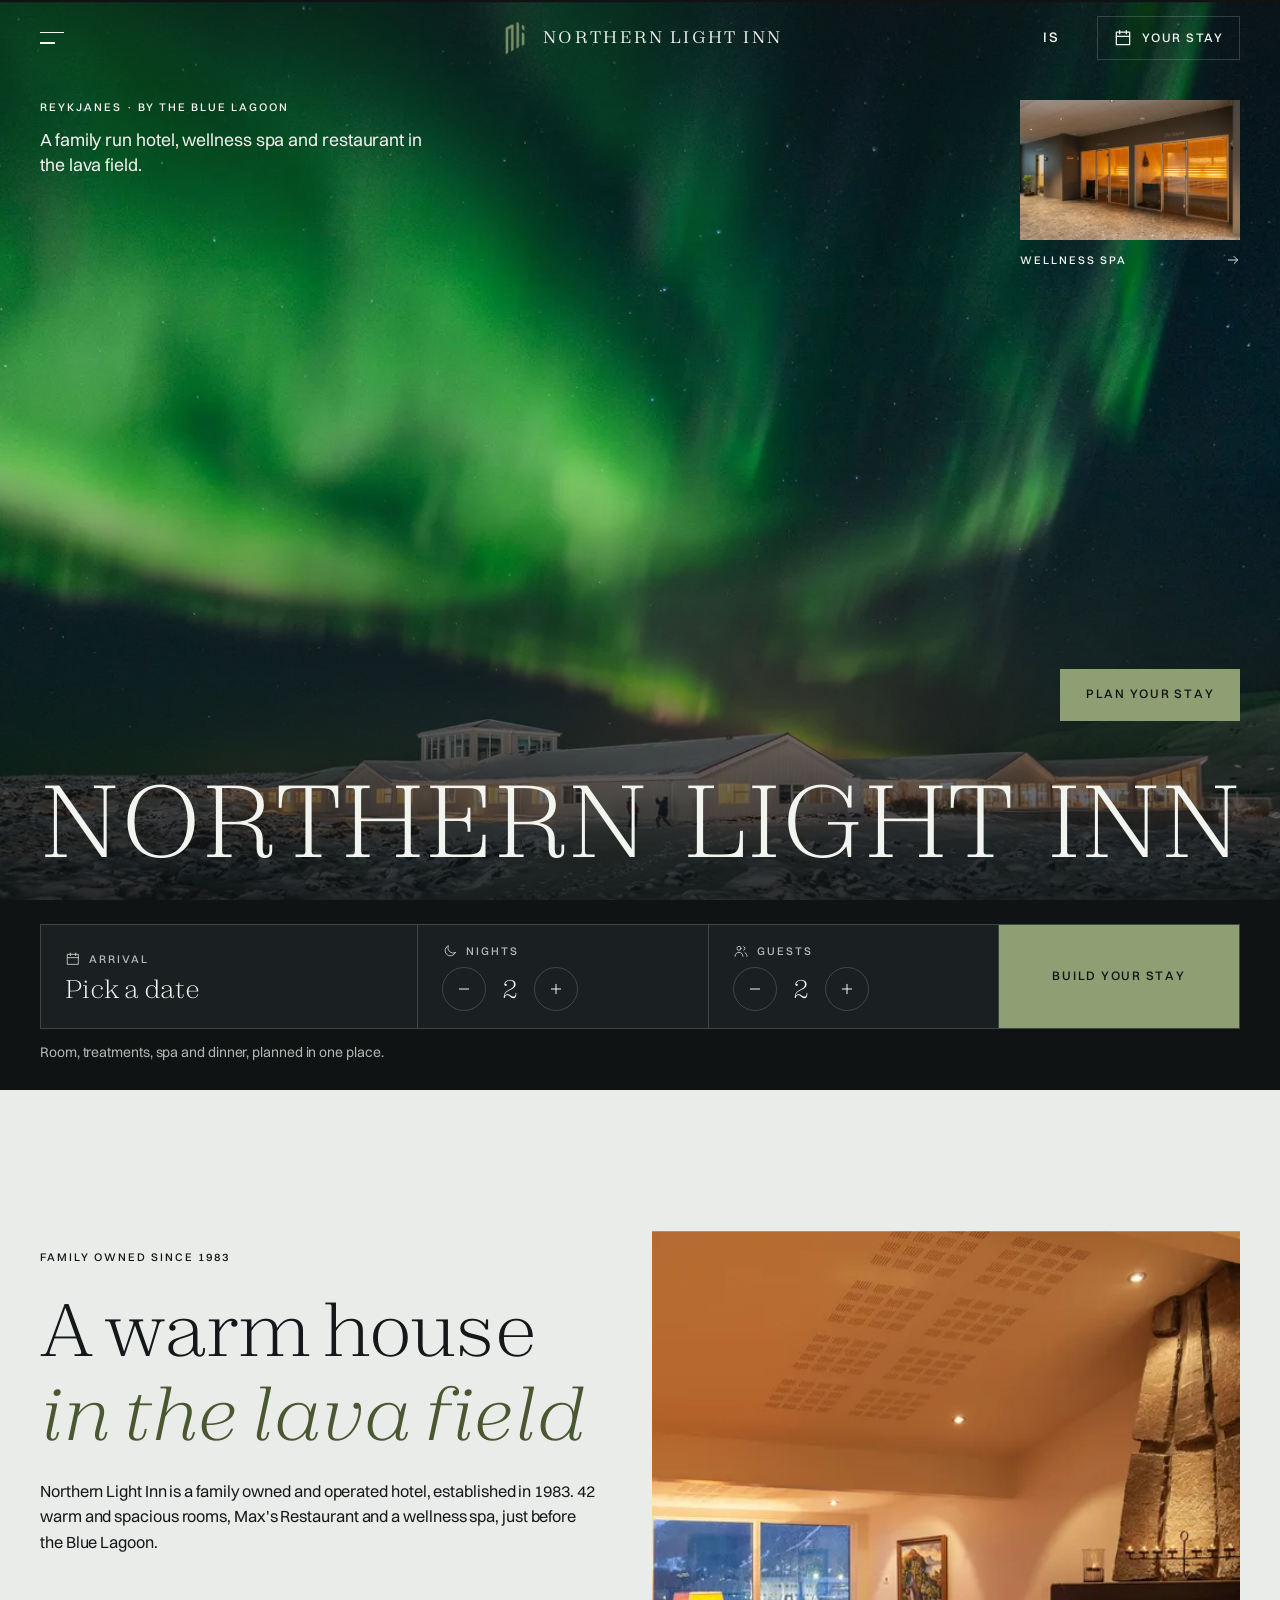
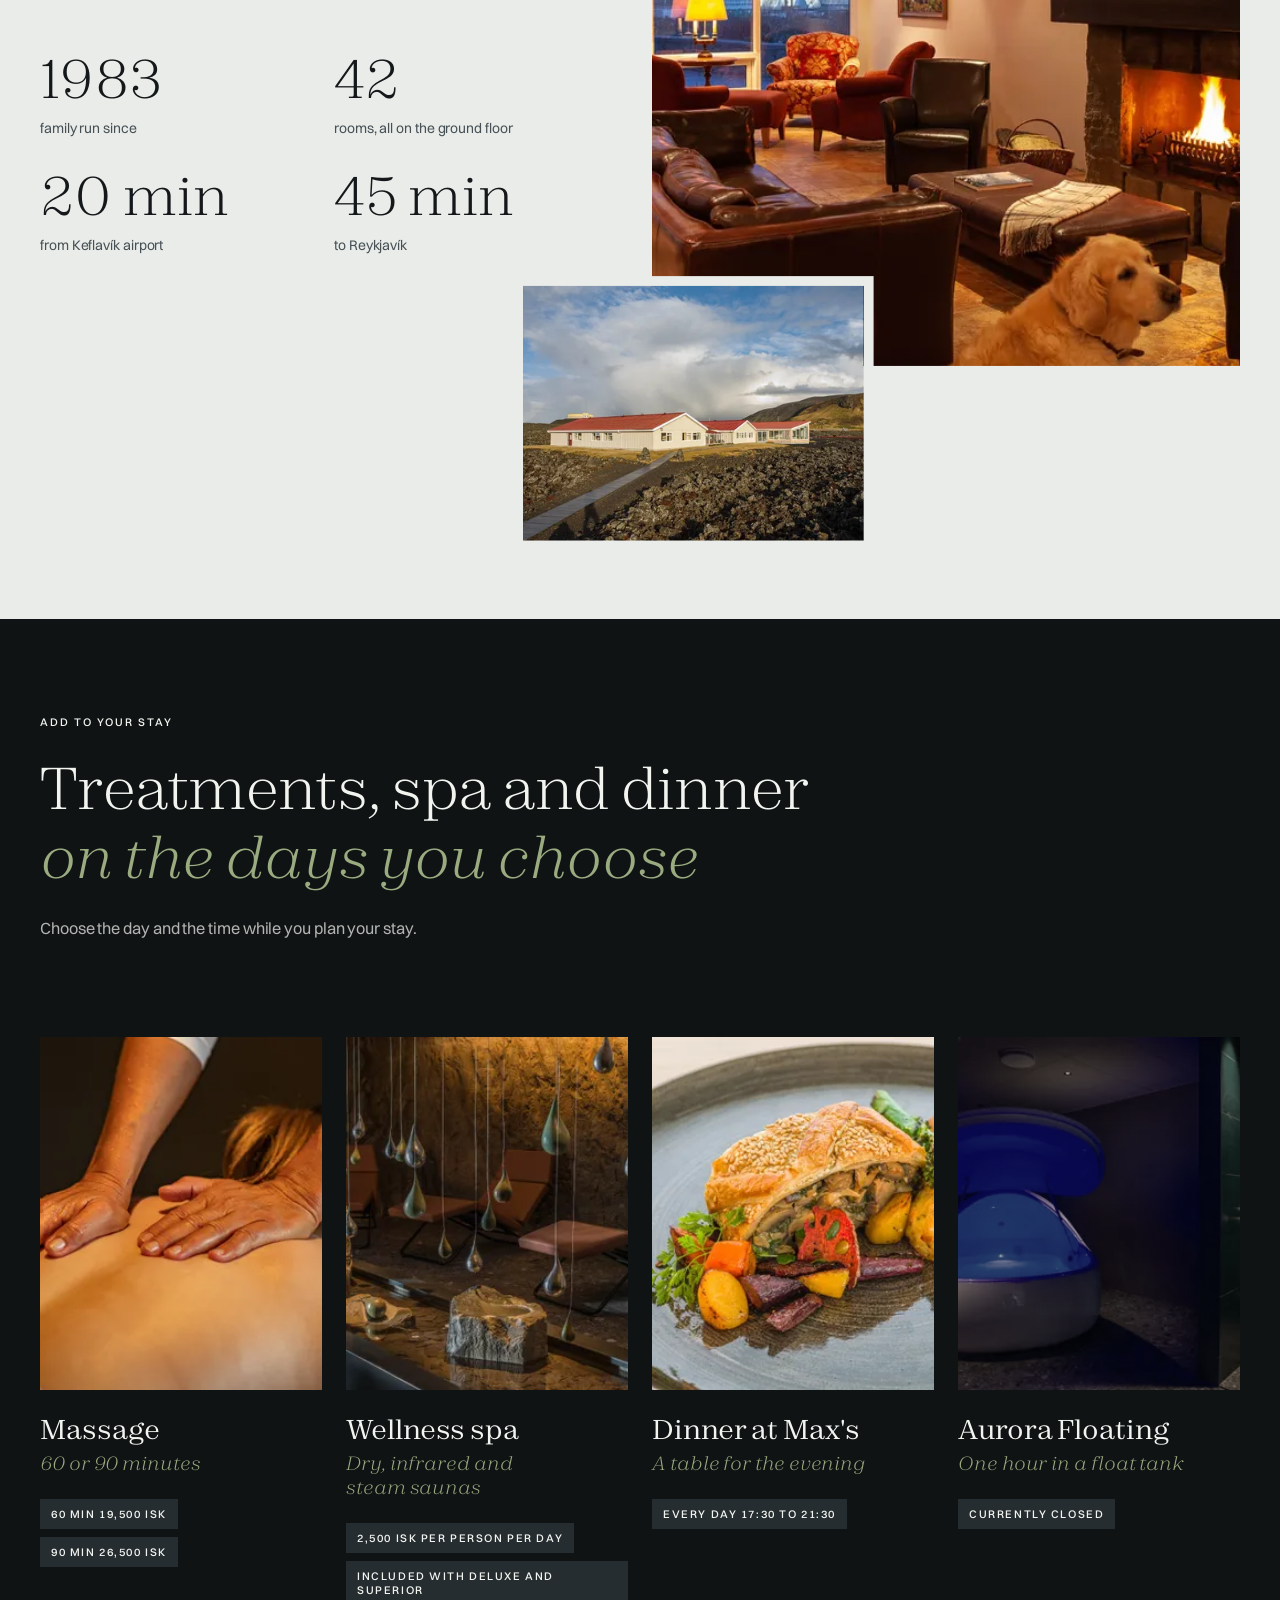
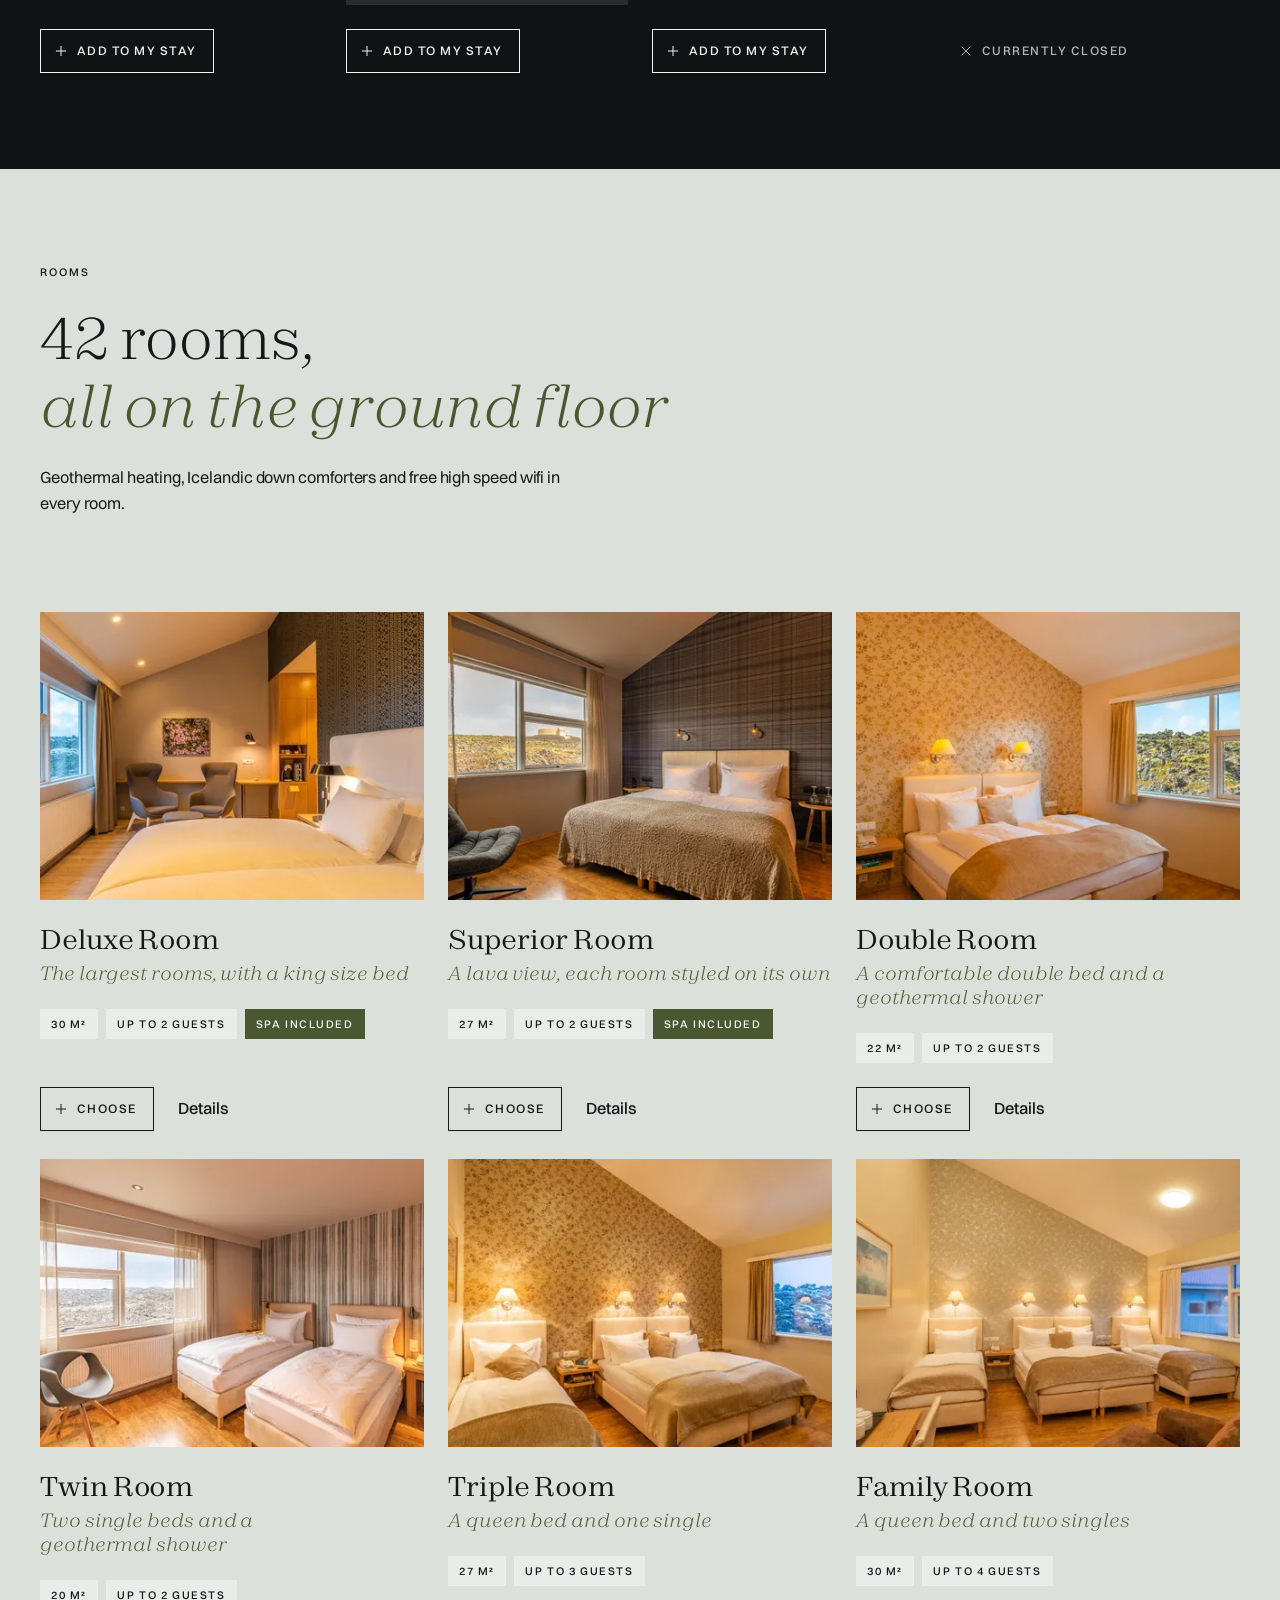
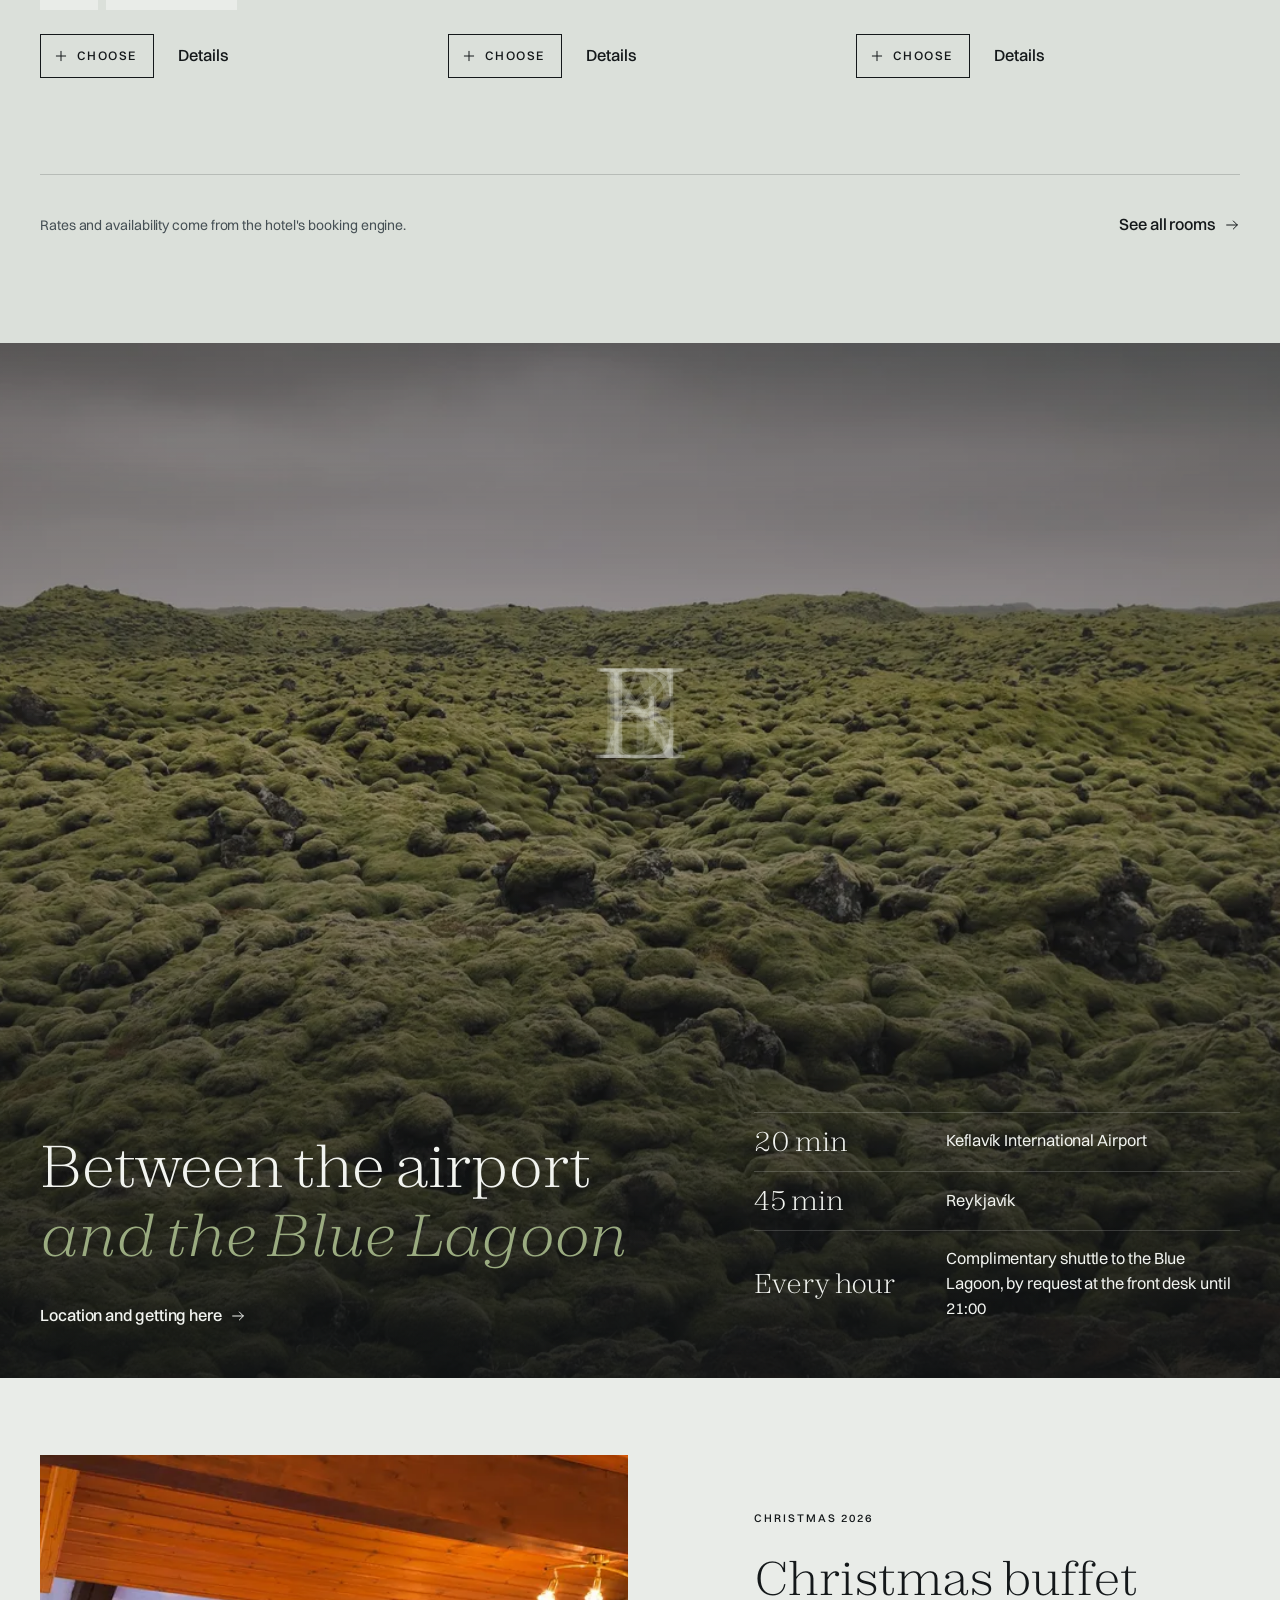
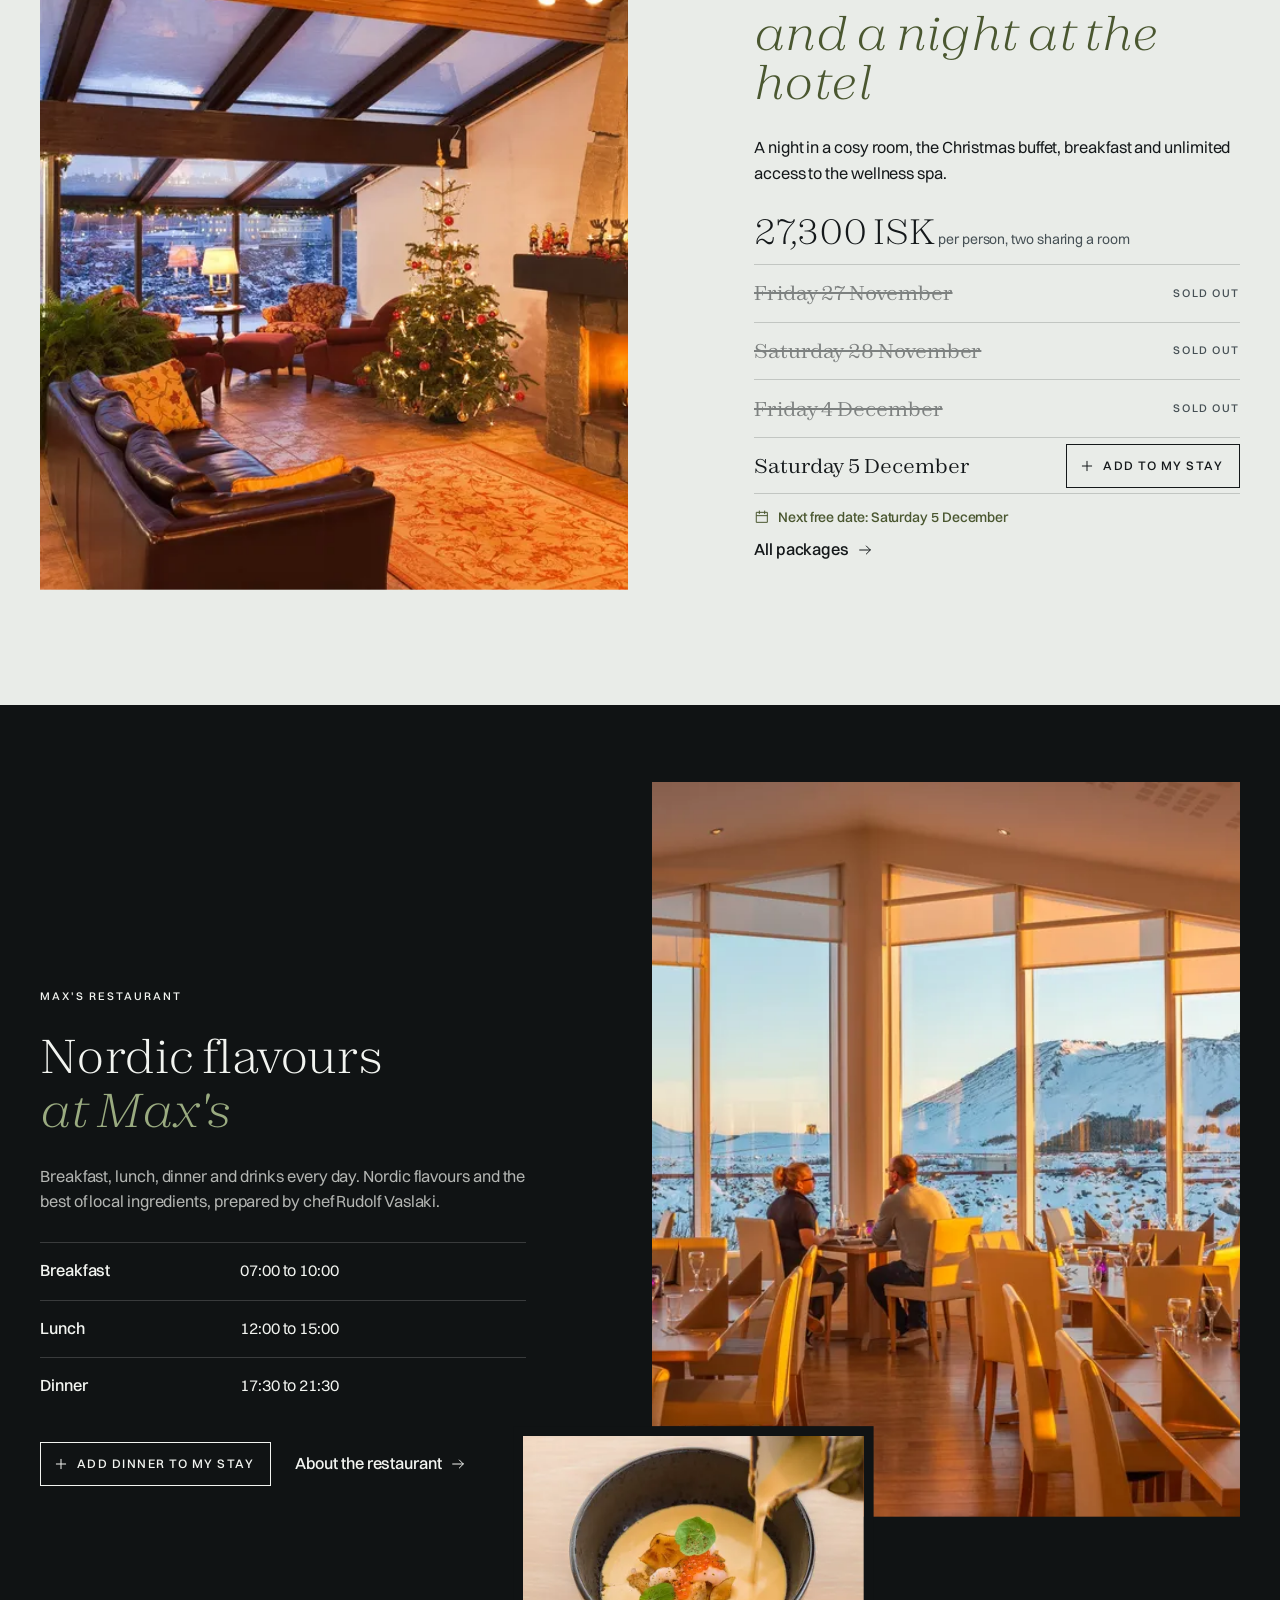
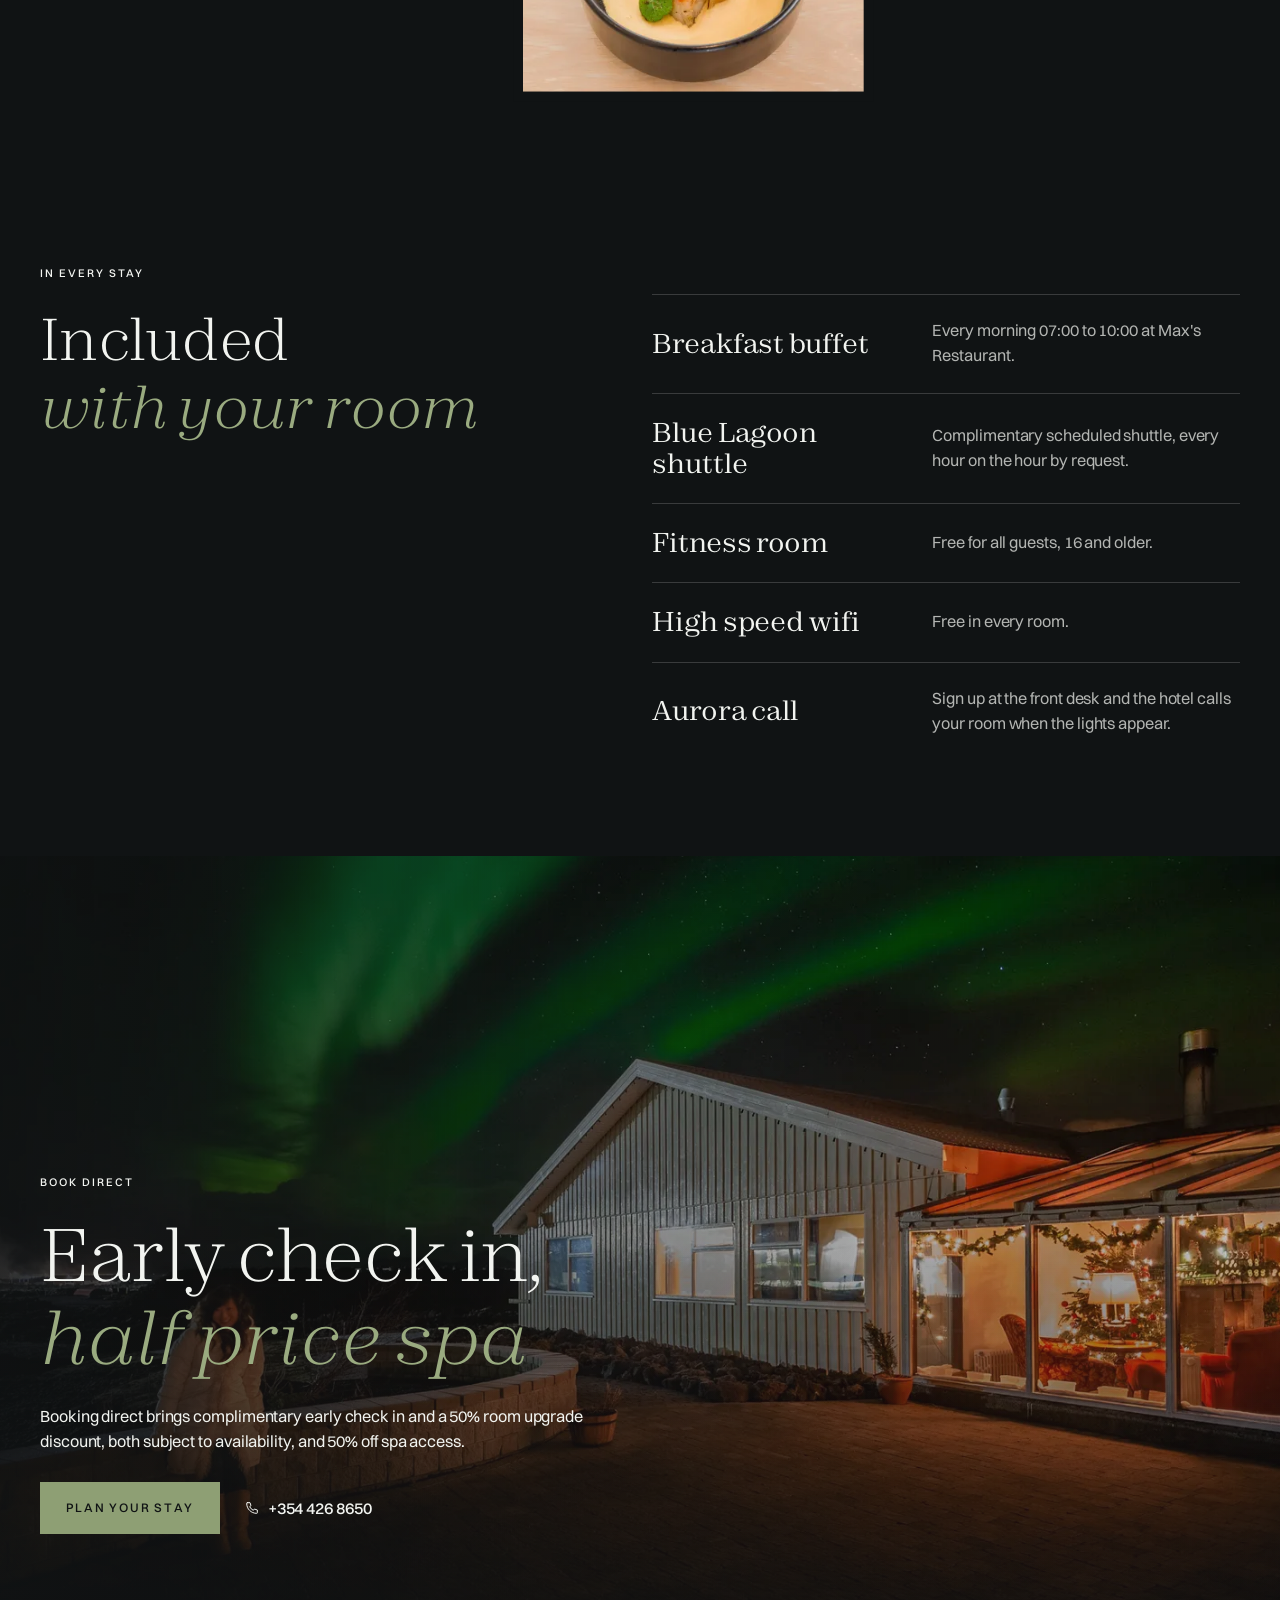
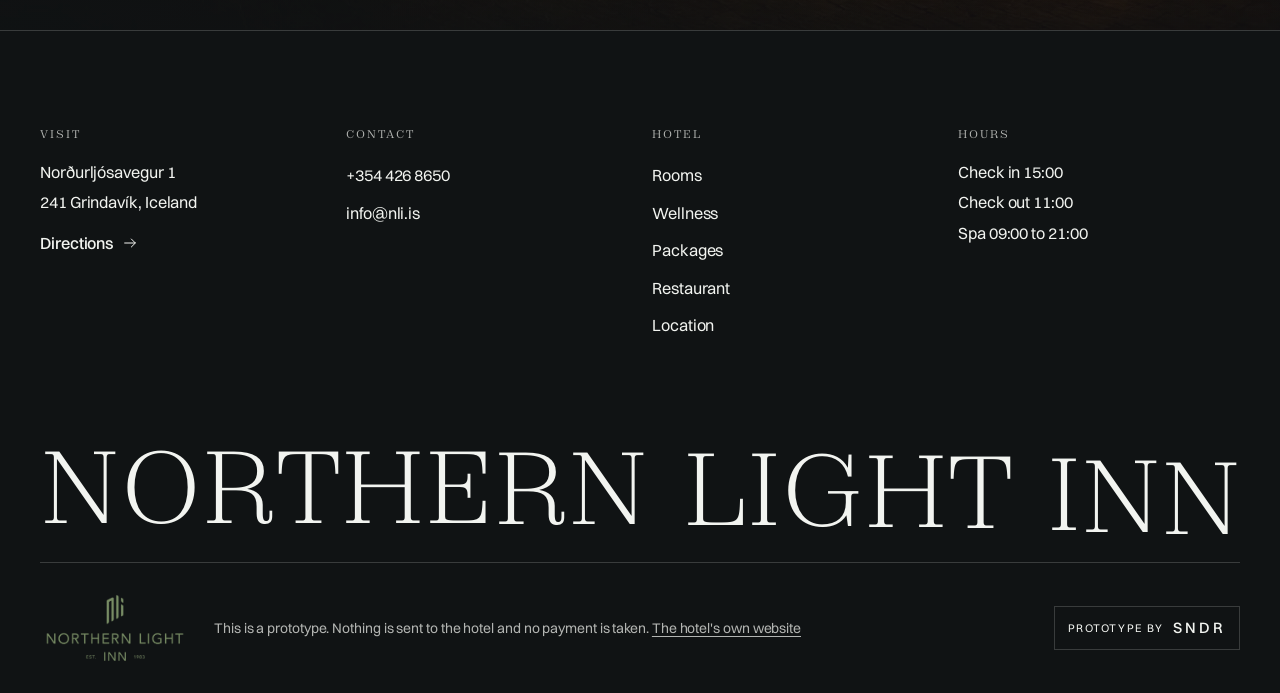
==== index.html @ 24c16675 "Deploy ce0931a (noindex preview)" ====
<!doctype html><html lang="en"><head><meta charset="utf-8"><meta name="viewport" content="width=device-width, initial-scale=1, viewport-fit=cover"><meta name="robots" content="noindex, nofollow"><meta name="theme-color" content="#101314"><title>Northern Light Inn, family run hotel by the Blue Lagoon</title><meta name="description" content="A family run hotel, wellness spa and restaurant in the lava field by the Blue Lagoon. Plan the whole stay in one place: room, treatments, spa and dinner."><script>/* focus-guard: a focus ring only for people using a keyboard.

   The bug it ends: a menu, drawer or dialog opens and its FIRST link (or the dialog's close button)
   is outlined, as if it were selected. Cause: opening code calls first.focus(), or <dialog>.showModal()
   focuses the first control by itself. When nothing was focused before, the browser decides the ring is
   wanted. Safari never focuses a button on click and a touch tap never does either, so on iPhone,
   iPad and Safari the very first tap paints the ring. Chrome with a mouse hides it, which is why it
   passes the desktop check and then reappears on Sindri's phone.

   How: remember the last input kind on <html data-input="pointer|key"> and let focus-guard.css drop the
   ring while the last input was a pointer. Keyboard users keep every ring. Load before everything else
   (inline in <head>, ~400 bytes), no dependencies. Doc: _tools/focus-guard/README.md */
(function () {
  var root = document.documentElement;
  function set(v) { if (root.getAttribute('data-input') !== v) root.setAttribute('data-input', v); }
  addEventListener('pointerdown', function () { set('pointer'); }, true);
  addEventListener('keydown', function (e) {
    if (e.key === 'Shift' || e.key === 'Control' || e.key === 'Alt' || e.key === 'Meta') return;
    set('key');
  }, true);
})();
</script><link rel="icon" type="image/png" href="./favicon.png"><link rel="apple-touch-icon" href="./apple-touch-icon.png"><link rel="alternate" hreflang="en" href="./"><link rel="alternate" hreflang="is" href="./is/"><link rel="preload" href="./assets/fonts/Zodiak-Light.woff2" as="font" type="font/woff2" crossorigin><link rel="preload" href="./assets/fonts/Switzer-Regular.woff2" as="font" type="font/woff2" crossorigin><link rel="preload" as="image" type="image/webp" imagesrcset="./assets/img/hero-480.webp 480w, ./assets/img/hero-960.webp 960w, ./assets/img/hero-1440.webp 1440w, ./assets/img/hero-2160.webp 2160w" imagesizes="100vw"><link rel="stylesheet" href="./assets/css/base.css"><link rel="stylesheet" href="./assets/css/site.css"><link rel="stylesheet" href="./assets/css/stay.css"><script>window.NLI={"lang":"en","locale":"en-GB","dates":{"wd":["Sun","Mon","Tue","Wed","Thu","Fri","Sat"],"wdLong":["Sunday","Monday","Tuesday","Wednesday","Thursday","Friday","Saturday"],"mo":["Jan","Feb","Mar","Apr","May","Jun","Jul","Aug","Sep","Oct","Nov","Dec"],"moLong":["January","February","March","April","May","June","July","August","September","October","November","December"],"narrow":["M","T","W","T","F","S","S"],"dot":""},"t":{"step1":"Nights","step2":"Days","step3":"Deposit","s1Title":"When are you coming?","s2Title":"Add to each day","s3Title":"Your stay","pickArrival":"Pick your arrival day","to":"to","nights":"Nights","night":"night","guests":"Guests","guestsShort":"guests","guestOne":"guest","room":"Room","roomAny":"Room chosen in the booking engine","roomRate":"Rate from the booking engine","engineNote":"Room rates and availability come from the hotel's booking engine. In this prototype the room is not reserved.","fewer":"Fewer","more":"More","prevMonth":"Previous month","nextMonth":"Next month","arrivalDay":"Arrival","departureDay":"Departure","day":"Day","addTo":"Add to","time":"Time","sample":"sample","taken":"taken","forGuests":"For how many?","cancel":"Cancel","add":"Add","remove":"Remove","closedShort":"Closed","includedShort":"Included","pendingNote":"{item} is added once you have picked your dates.","next1":"Add to your days","next2":"Review","pay":"Pay deposit","back":"Back","itemOne":"item","itemMany":"items","noItems":"Nothing added yet","extrasTotal":"Treatments and extras","depositToday":"Deposit today","atHotel":"Paid at the hotel","name":"Name","email":"Email","depositNote":"Prototype: no payment is taken and nothing is sent. The deposit share is an example.","nothingAdded":"No treatments or extras added.","doneTitle":"This is a prototype","doneBody":"Nothing was sent to the hotel, nothing was saved and no payment was taken. On the finished site this step takes the deposit and the hotel receives the plan below.","doneRoom":"Rooms stay in the hotel's booking engine.","openEngine":"Open the booking engine","startOver":"Start over","close":"Close","pickDate":"Pick a date","tableOnly":"Table","free":"Pay at the restaurant","title":"Your stay","soldOut":"Sold out"},"depositRate":0.2,"maxGuests":4,"bookUrl":"https://www.simplebooking.it/ibe2/hotel/5333?lang=EN&cur=ISK","rooms":[{"id":"deluxe","name":"Deluxe Room","max":2,"meta":"30 m² · King bed or two singles"},{"id":"superior","name":"Superior Room","max":2,"meta":"27 m² · Queen bed or two singles"},{"id":"double","name":"Double Room","max":2,"meta":"22 m² · One bed, 180 cm"},{"id":"twin","name":"Twin Room","max":2,"meta":"20 m² · Two single beds"},{"id":"triple","name":"Triple Room","max":3,"meta":"27 m² · Queen bed and a single"},{"id":"family","name":"Family Room","max":4,"meta":"30 m² · Queen bed and two singles"}],"extras":[{"id":"massage","icon":"massage","name":"Massage","short":"Massage","note":"","times":["10:00","11:30","14:00","15:30","17:00","18:30"],"options":[{"id":"60","label":"60 min","price":19500},{"id":"90","label":"90 min","price":26500}]},{"id":"reiki","icon":"spa","name":"Reiki","short":"Reiki","note":"60 min","times":["10:00","11:30","14:00","15:30","17:00"],"options":[{"id":"reiki","label":"Reiki healing","price":19500},{"id":"epe","label":"Reiki and EPE","price":19500}]},{"id":"recovery","icon":"clock","name":"Recovery","short":"Recovery","note":"","times":["09:30","11:00","13:00","15:00","17:00","19:00"],"options":[{"id":"compression","label":"Compression, 25 min","price":3995},{"id":"blanket","label":"Sauna blanket, 45 min","price":5995}]},{"id":"spa","icon":"moon","name":"Wellness spa","short":"Spa","note":"Open 09:00 to 21:00","times":[],"perPerson":true,"includedRooms":["deluxe","superior"],"options":[{"id":"day","label":"Day access","price":2500}]},{"id":"dinner","icon":"dinner","name":"Dinner at Max's","short":"Dinner","note":"Table only, you pay at the restaurant","times":["17:30","18:00","18:30","19:00","19:30","20:00","20:30","21:00"],"perPerson":true,"options":[{"id":"table","label":"Table","price":0}]},{"id":"floating","icon":"floating","name":"Aurora Floating","short":"Floating","closed":true,"closedNote":"Aurora Floating is currently closed.","times":[],"options":[{"id":"60","label":"60 min","price":7000}]}],"packages":[{"id":"dekur","name":"Dekurdvöl","nights":1,"maxGuests":2,"dates":[{"date":"2026-11-27","sold":true},{"date":"2026-11-28","sold":true},{"date":"2026-12-04","sold":true},{"date":"2026-12-05","sold":false}],"rules":[{"room":"deluxe","guests":1,"price":48700},{"room":"deluxe","price":32300,"pp":true},{"guests":1,"price":38700},{"price":27300,"pp":true}]},{"id":"prjono","name":"Prjónahelgi","nights":2,"minGuests":2,"dates":[{"date":"2027-04-16","sold":false}],"rules":[{"room":"deluxe","price":54490,"pp":true},{"guests":4,"price":39990,"pp":true},{"guests":3,"price":41990,"pp":true},{"price":46990,"pp":true}]}]}</script><script defer src="./assets/vendor/gsap.min.js"></script><script defer src="./assets/vendor/ScrollTrigger.min.js"></script><script defer src="./assets/vendor/CustomEase.min.js"></script><script type="module" src="./assets/js/main.js"></script></head><body class="page-home"><a class="skip-link" href="#main">Skip to content</a><header class="site-header">
 <button type="button" class="menu-toggle" aria-controls="menu-panel" aria-expanded="false" aria-haspopup="dialog" aria-label="Menu"><span class="burger" aria-hidden="true"><i></i><i></i></span></button>
 <a class="brand" href="./" aria-label="Northern Light Inn, home"><img src="./assets/logo/icon.png" width="40" height="40" alt=""><span translate="no">Northern Light Inn</span></a>
 <div class="header-right"><a class="lang" href="./is/" lang="is" hreflang="is" aria-label="Íslenska">IS</a><button type="button" class="btn-stay" data-stay-open aria-haspopup="dialog" aria-controls="stay-dialog"><svg class="icon" viewBox="0 0 24 24" width="20" height="20" fill="none" stroke="currentColor" stroke-width="1.5" stroke-linecap="round" stroke-linejoin="round" aria-hidden="true" ><rect x="4" y="5" width="16" height="15"/><path d="M4 10h16M8 3v4M16 3v4"/></svg><span>Your stay</span><b data-stay-count hidden></b></button></div>
</header>
<dialog class="menu-panel" id="menu-panel" aria-label="Menu" tabindex="-1">
 <div class="menu-curtain menu-curtain--lead" aria-hidden="true"></div><div class="menu-curtain" aria-hidden="true"></div>
 <div class="menu-top"><button type="button" class="menu-close" aria-label="Close"><span class="burger" aria-hidden="true"><i></i><i></i></span></button><a class="brand" href="./" aria-label="Northern Light Inn, home"><img src="./assets/logo/icon.png" width="40" height="40" alt=""><span translate="no">Northern Light Inn</span></a><span></span></div>
 <div class="menu-body">
  <nav aria-label="Main navigation"><a href="./rooms/" data-menu="rooms" ><span class="menu-num" aria-hidden="true">01</span><span class="menu-mask"><span class="menu-word">Rooms</span></span></a><a href="./wellness/" data-menu="wellness" ><span class="menu-num" aria-hidden="true">02</span><span class="menu-mask"><span class="menu-word">Wellness</span></span></a><a href="./packages/" data-menu="packages" ><span class="menu-num" aria-hidden="true">03</span><span class="menu-mask"><span class="menu-word">Packages</span></span></a><a href="./restaurant/" data-menu="restaurant" ><span class="menu-num" aria-hidden="true">04</span><span class="menu-mask"><span class="menu-word">Restaurant</span></span></a><a href="./location/" data-menu="location" ><span class="menu-num" aria-hidden="true">05</span><span class="menu-mask"><span class="menu-word">Location</span></span></a></nav>
  <div class="menu-photo" aria-hidden="true"><div class="menu-photo-frame"><div class="menu-shot is-on" data-shot="home"><picture><source type="image/webp" srcset="./assets/img/exterior-480.webp 480w, ./assets/img/exterior-960.webp 960w, ./assets/img/exterior-1440.webp 1440w, ./assets/img/exterior-2160.webp 2160w" sizes="(max-width:1023px) 1px, 34vw"><img src="./assets/img/exterior-960.jpg" srcset="./assets/img/exterior-480.jpg 480w, ./assets/img/exterior-960.jpg 960w, ./assets/img/exterior-1440.jpg 1440w, ./assets/img/exterior-2160.jpg 2160w" sizes="(max-width:1023px) 1px, 34vw" width="2500" height="1667" alt="" loading="lazy"  decoding="async"></picture></div><div class="menu-shot" data-shot="rooms"><picture><source type="image/webp" srcset="./assets/img/deluxe-480.webp 480w, ./assets/img/deluxe-960.webp 960w, ./assets/img/deluxe-1440.webp 1440w, ./assets/img/deluxe-2160.webp 2160w" sizes="(max-width:1023px) 1px, 34vw"><img src="./assets/img/deluxe-960.jpg" srcset="./assets/img/deluxe-480.jpg 480w, ./assets/img/deluxe-960.jpg 960w, ./assets/img/deluxe-1440.jpg 1440w, ./assets/img/deluxe-2160.jpg 2160w" sizes="(max-width:1023px) 1px, 34vw" width="2500" height="1667" alt="" loading="lazy"  decoding="async"></picture></div><div class="menu-shot" data-shot="wellness"><picture><source type="image/webp" srcset="./assets/img/sauna-480.webp 480w, ./assets/img/sauna-960.webp 960w, ./assets/img/sauna-1440.webp 1440w, ./assets/img/sauna-2160.webp 2160w" sizes="(max-width:1023px) 1px, 34vw"><img src="./assets/img/sauna-960.jpg" srcset="./assets/img/sauna-480.jpg 480w, ./assets/img/sauna-960.jpg 960w, ./assets/img/sauna-1440.jpg 1440w, ./assets/img/sauna-2160.jpg 2160w" sizes="(max-width:1023px) 1px, 34vw" width="2500" height="1667" alt="" loading="lazy"  decoding="async"></picture></div><div class="menu-shot" data-shot="packages"><picture><source type="image/webp" srcset="./assets/img/xmas-480.webp 480w, ./assets/img/xmas-960.webp 960w, ./assets/img/xmas-1440.webp 1440w, ./assets/img/xmas-2160.webp 2160w" sizes="(max-width:1023px) 1px, 34vw"><img src="./assets/img/xmas-960.jpg" srcset="./assets/img/xmas-480.jpg 480w, ./assets/img/xmas-960.jpg 960w, ./assets/img/xmas-1440.jpg 1440w, ./assets/img/xmas-2160.jpg 2160w" sizes="(max-width:1023px) 1px, 34vw" width="2500" height="1664" alt="" loading="lazy"  decoding="async"></picture></div><div class="menu-shot" data-shot="restaurant"><picture><source type="image/webp" srcset="./assets/img/restaurant-480.webp 480w, ./assets/img/restaurant-960.webp 960w, ./assets/img/restaurant-1440.webp 1440w, ./assets/img/restaurant-2160.webp 2160w" sizes="(max-width:1023px) 1px, 34vw"><img src="./assets/img/restaurant-960.jpg" srcset="./assets/img/restaurant-480.jpg 480w, ./assets/img/restaurant-960.jpg 960w, ./assets/img/restaurant-1440.jpg 1440w, ./assets/img/restaurant-2160.jpg 2160w" sizes="(max-width:1023px) 1px, 34vw" width="2500" height="1668" alt="" loading="lazy"  decoding="async"></picture></div><div class="menu-shot" data-shot="location"><picture><source type="image/webp" srcset="./assets/img/moss-480.webp 480w, ./assets/img/moss-960.webp 960w, ./assets/img/moss-1440.webp 1440w, ./assets/img/moss-2160.webp 2160w" sizes="(max-width:1023px) 1px, 34vw"><img src="./assets/img/moss-960.jpg" srcset="./assets/img/moss-480.jpg 480w, ./assets/img/moss-960.jpg 960w, ./assets/img/moss-1440.jpg 1440w, ./assets/img/moss-2160.jpg 2160w" sizes="(max-width:1023px) 1px, 34vw" width="2500" height="1667" alt="" loading="lazy"  decoding="async"></picture></div></div></div>
 </div>
 <div class="menu-foot"><p class="small">Norðurljósavegur 1 · 241 Grindavík</p><a href="tel:+3544268650">+354 426 8650</a><a href="mailto:info@nli.is">info@nli.is</a><a class="lang" href="./is/" lang="is" hreflang="is" aria-label="Íslenska">IS</a></div>
</dialog><main id="main">
<section class="hero" id="top" aria-labelledby="hero-title">
 <div class="hero-drift"><div class="hero-photo"><picture><source type="image/webp" srcset="./assets/img/hero-480.webp 480w, ./assets/img/hero-960.webp 960w, ./assets/img/hero-1440.webp 1440w, ./assets/img/hero-2160.webp 2160w" sizes="100vw"><img src="./assets/img/hero-960.jpg" srcset="./assets/img/hero-480.jpg 480w, ./assets/img/hero-960.jpg 960w, ./assets/img/hero-1440.jpg 1440w, ./assets/img/hero-2160.jpg 2160w" sizes="100vw" width="2500" height="1667" alt="Northern lights over Northern Light Inn in the snow covered lava field" loading="eager" fetchpriority="high" decoding="async"></picture></div></div><div class="hero-shade"></div>
 <div class="hero-intro"><p class="eyebrow">Reykjanes · By the Blue Lagoon</p><p class="hero-line">A family run hotel, wellness spa and restaurant in the lava field.</p></div>
 <a class="hero-thumb" href="./wellness/"><picture><source type="image/webp" srcset="./assets/img/thumb-480.webp 480w, ./assets/img/thumb-960.webp 960w, ./assets/img/thumb-1440.webp 1440w, ./assets/img/thumb-2160.webp 2160w" sizes="220px"><img src="./assets/img/thumb-960.jpg" srcset="./assets/img/thumb-480.jpg 480w, ./assets/img/thumb-960.jpg 960w, ./assets/img/thumb-1440.jpg 1440w, ./assets/img/thumb-2160.jpg 2160w" sizes="220px" width="2500" height="1667" alt="Saunas in the wellness spa" loading="lazy"  decoding="async"></picture><span class="eyebrow">Wellness spa<svg class="icon" viewBox="0 0 24 24" width="20" height="20" fill="none" stroke="currentColor" stroke-width="1.5" stroke-linecap="round" stroke-linejoin="round" aria-hidden="true" ><path d="M4 12h16M14 6l6 6-6 6"/></svg></span></a>
 <div class="hero-cta"><button type="button" class="btn-primary btn-primary--accent" data-stay-open aria-haspopup="dialog" aria-controls="stay-dialog" aria-label="Plan your stay"><span class="btn-label" aria-hidden="true"><span class="btn-letter" style="--i:0" data-char="P">P</span><span class="btn-letter" style="--i:1" data-char="l">l</span><span class="btn-letter" style="--i:2" data-char="a">a</span><span class="btn-letter" style="--i:3" data-char="n">n</span><span class="btn-letter" style="--i:4" data-char=" "> </span><span class="btn-letter" style="--i:5" data-char="y">y</span><span class="btn-letter" style="--i:6" data-char="o">o</span><span class="btn-letter" style="--i:7" data-char="u">u</span><span class="btn-letter" style="--i:8" data-char="r">r</span><span class="btn-letter" style="--i:9" data-char=" "> </span><span class="btn-letter" style="--i:10" data-char="s">s</span><span class="btn-letter" style="--i:11" data-char="t">t</span><span class="btn-letter" style="--i:12" data-char="a">a</span><span class="btn-letter" style="--i:13" data-char="y">y</span></span></button></div>
 <div class="wordmark-drift"><h1 class="wordmark" id="hero-title" aria-label="Northern Light Inn" translate="no"><span class="fit-line fit-wide" aria-hidden="true"><span>N</span><span>O</span><span>R</span><span>T</span><span>H</span><span>E</span><span>R</span><span>N</span><span class="sp">&nbsp;</span><span>L</span><span>I</span><span>G</span><span>H</span><span>T</span><span class="sp">&nbsp;</span><span>I</span><span>N</span><span>N</span></span><span class="fit-line fit-narrow" aria-hidden="true"><span>N</span><span>O</span><span>R</span><span>T</span><span>H</span><span>E</span><span>R</span><span>N</span></span><span class="fit-line fit-narrow" aria-hidden="true"><span>L</span><span>I</span><span>G</span><span>H</span><span>T</span><span class="sp">&nbsp;</span><span>I</span><span>N</span><span>N</span></span></h1></div>
</section>
<section class="starter-band" aria-label="Your stay"><div class="wrap"><div class="reveal"><div class="starter" data-rise>
 <button type="button" class="starter-cell starter-date" data-stay-open aria-haspopup="dialog" aria-controls="stay-dialog" data-stay-step="1"><span class="eyebrow"><svg class="icon" viewBox="0 0 24 24" width="20" height="20" fill="none" stroke="currentColor" stroke-width="1.5" stroke-linecap="round" stroke-linejoin="round" aria-hidden="true" ><rect x="4" y="5" width="16" height="15"/><path d="M4 10h16M8 3v4M16 3v4"/></svg>Arrival</span><b data-starter-arrival>Pick a date</b></button>
 <div class="starter-cell" data-starter="nights"><span class="eyebrow"><svg class="icon" viewBox="0 0 24 24" width="20" height="20" fill="none" stroke="currentColor" stroke-width="1.5" stroke-linecap="round" stroke-linejoin="round" aria-hidden="true" ><path d="M20 14.5A8 8 0 0 1 9.5 4 8 8 0 1 0 20 14.5z"/></svg>Nights</span><div class="stepper"><button type="button" class="step-btn" data-starter-step="-1" aria-label="Fewer Nights"><svg class="icon" viewBox="0 0 24 24" width="20" height="20" fill="none" stroke="currentColor" stroke-width="1.5" stroke-linecap="round" stroke-linejoin="round" aria-hidden="true" ><path d="M5 12h14"/></svg></button><output aria-live="polite">2</output><button type="button" class="step-btn" data-starter-step="1" aria-label="More Nights"><svg class="icon" viewBox="0 0 24 24" width="20" height="20" fill="none" stroke="currentColor" stroke-width="1.5" stroke-linecap="round" stroke-linejoin="round" aria-hidden="true" ><path d="M12 5v14M5 12h14"/></svg></button></div></div>
 <div class="starter-cell" data-starter="guests"><span class="eyebrow"><svg class="icon" viewBox="0 0 24 24" width="20" height="20" fill="none" stroke="currentColor" stroke-width="1.5" stroke-linecap="round" stroke-linejoin="round" aria-hidden="true" ><circle cx="9" cy="8" r="3"/><path d="M3 20c0-3.3 2.7-6 6-6s6 2.7 6 6"/><path d="M16 5.2a3 3 0 0 1 0 5.6M18 14.5c1.8.9 3 2.9 3 5.5"/></svg>Guests</span><div class="stepper"><button type="button" class="step-btn" data-starter-step="-1" aria-label="Fewer Guests"><svg class="icon" viewBox="0 0 24 24" width="20" height="20" fill="none" stroke="currentColor" stroke-width="1.5" stroke-linecap="round" stroke-linejoin="round" aria-hidden="true" ><path d="M5 12h14"/></svg></button><output aria-live="polite">2</output><button type="button" class="step-btn" data-starter-step="1" aria-label="More Guests"><svg class="icon" viewBox="0 0 24 24" width="20" height="20" fill="none" stroke="currentColor" stroke-width="1.5" stroke-linecap="round" stroke-linejoin="round" aria-hidden="true" ><path d="M12 5v14M5 12h14"/></svg></button></div></div>
 <div class="starter-cell starter-go"><button type="button" class="btn-primary btn-primary--accent" data-stay-open aria-haspopup="dialog" aria-controls="stay-dialog" data-stay-step="2" aria-label="Build your stay"><span class="btn-label" aria-hidden="true"><span class="btn-letter" style="--i:0" data-char="B">B</span><span class="btn-letter" style="--i:1" data-char="u">u</span><span class="btn-letter" style="--i:2" data-char="i">i</span><span class="btn-letter" style="--i:3" data-char="l">l</span><span class="btn-letter" style="--i:4" data-char="d">d</span><span class="btn-letter" style="--i:5" data-char=" "> </span><span class="btn-letter" style="--i:6" data-char="y">y</span><span class="btn-letter" style="--i:7" data-char="o">o</span><span class="btn-letter" style="--i:8" data-char="u">u</span><span class="btn-letter" style="--i:9" data-char="r">r</span><span class="btn-letter" style="--i:10" data-char=" "> </span><span class="btn-letter" style="--i:11" data-char="s">s</span><span class="btn-letter" style="--i:12" data-char="t">t</span><span class="btn-letter" style="--i:13" data-char="a">a</span><span class="btn-letter" style="--i:14" data-char="y">y</span></span></button></div>
</div></div><p class="starter-note small muted">Room, treatments, spa and dinner, planned in one place.</p></div></section>
<section class="intro on-steam" id="hotel" aria-labelledby="intro-title"><div class="wrap intro-grid">
 <div class="intro-copy"><div class="reveal "><div data-rise><p class="eyebrow">Family owned since 1983</p></div></div><h2 data-heading id="intro-title" class="h1"><span class="line"><span>A warm house</span></span><span class="line"><em>in the lava field</em></span></h2><div class="reveal "><div data-rise><p>Northern Light Inn is a family owned and operated hotel, established in 1983. 42 warm and spacious rooms, Max's Restaurant and a wellness spa, just before the Blue Lagoon.</p></div></div>
  <div class="reveal "><div data-rise><dl class="facts"><div><dt>1983</dt><dd>family run since</dd></div><div><dt>42</dt><dd>rooms, all on the ground floor</dd></div><div><dt>20 min</dt><dd>from Keflavík airport</dd></div><div><dt>45 min</dt><dd>to Reykjavík</dd></div></dl></div></div></div>
 <div class="collage" data-sweep><div class="collage-large" data-drift="-3,3"><div class="photo-frame "><picture><source type="image/webp" srcset="./assets/img/lounge-480.webp 480w, ./assets/img/lounge-960.webp 960w, ./assets/img/lounge-1440.webp 1440w, ./assets/img/lounge-2160.webp 2160w" sizes="(max-width:767px) 90vw, 47vw"><img src="./assets/img/lounge-960.jpg" srcset="./assets/img/lounge-480.jpg 480w, ./assets/img/lounge-960.jpg 960w, ./assets/img/lounge-1440.jpg 1440w, ./assets/img/lounge-2160.jpg 2160w" sizes="(max-width:767px) 90vw, 47vw" width="2500" height="1667" alt="The lounge with the lava stone fireplace" loading="lazy"  decoding="async"></picture></div></div><div class="collage-small" data-drift="8,-8"><div class="photo-frame "><picture><source type="image/webp" srcset="./assets/img/exterior-480.webp 480w, ./assets/img/exterior-960.webp 960w, ./assets/img/exterior-1440.webp 1440w, ./assets/img/exterior-2160.webp 2160w" sizes="(max-width:767px) 56vw, 30vw"><img src="./assets/img/exterior-960.jpg" srcset="./assets/img/exterior-480.jpg 480w, ./assets/img/exterior-960.jpg 960w, ./assets/img/exterior-1440.jpg 1440w, ./assets/img/exterior-2160.jpg 2160w" sizes="(max-width:767px) 56vw, 30vw" width="2500" height="1667" alt="Northern Light Inn in the lava field" loading="lazy"  decoding="async"></picture></div></div></div>
</div></section>
<section class="extras" id="extras" aria-labelledby="extras-title"><div class="wrap">
 <div class="section-head"><div class="reveal "><div data-rise><p class="eyebrow">Add to your stay</p></div></div><h2 data-heading id="extras-title"><span class="line"><span>Treatments, spa and dinner</span></span><span class="line"><em>on the days you choose</em></span></h2><div class="reveal "><div data-rise><p class="muted">Choose the day and the time while you plan your stay.</p></div></div></div>
 <div class="card-grid card-grid--4 rail" data-cards><article class="card extra-card"><div class="card-media"><picture><source type="image/webp" srcset="./assets/img/massage-480.webp 480w, ./assets/img/massage-960.webp 960w, ./assets/img/massage-1440.webp 1440w, ./assets/img/massage-2160.webp 2160w" sizes="(max-width:767px) 82vw, (max-width:1023px) 46vw, 23vw"><img src="./assets/img/massage-960.jpg" srcset="./assets/img/massage-480.jpg 480w, ./assets/img/massage-960.jpg 960w, ./assets/img/massage-1440.jpg 1440w, ./assets/img/massage-2160.jpg 2160w" sizes="(max-width:767px) 82vw, (max-width:1023px) 46vw, 23vw" width="2500" height="1667" alt="Massage in the wellness spa" loading="lazy"  decoding="async"></picture></div><h3>Massage</h3><p class="card-tag">60 or 90 minutes</p><ul class="chip-row"><li class="chip">60 min 19,500 ISK</li><li class="chip">90 min 26,500 ISK</li></ul><div class="card-actions"><button type="button" class="btn-add " data-stay-open aria-haspopup="dialog" aria-controls="stay-dialog" data-stay-add="massage"><svg class="icon" viewBox="0 0 24 24" width="20" height="20" fill="none" stroke="currentColor" stroke-width="1.5" stroke-linecap="round" stroke-linejoin="round" aria-hidden="true" ><path d="M12 5v14M5 12h14"/></svg><span>Add to my stay</span></button></div></article><article class="card extra-card"><div class="card-media"><picture><source type="image/webp" srcset="./assets/img/tranquil-480.webp 480w, ./assets/img/tranquil-960.webp 960w, ./assets/img/tranquil-1440.webp 1440w, ./assets/img/tranquil-2160.webp 2160w" sizes="(max-width:767px) 82vw, (max-width:1023px) 46vw, 23vw"><img src="./assets/img/tranquil-960.jpg" srcset="./assets/img/tranquil-480.jpg 480w, ./assets/img/tranquil-960.jpg 960w, ./assets/img/tranquil-1440.jpg 1440w, ./assets/img/tranquil-2160.jpg 2160w" sizes="(max-width:767px) 82vw, (max-width:1023px) 46vw, 23vw" width="2500" height="1667" alt="The Tranquility Space in the wellness spa" loading="lazy"  decoding="async"></picture></div><h3>Wellness spa</h3><p class="card-tag">Dry, infrared and steam saunas</p><ul class="chip-row"><li class="chip">2,500 ISK per person per day</li><li class="chip">Included with Deluxe and Superior</li></ul><div class="card-actions"><button type="button" class="btn-add " data-stay-open aria-haspopup="dialog" aria-controls="stay-dialog" data-stay-add="spa"><svg class="icon" viewBox="0 0 24 24" width="20" height="20" fill="none" stroke="currentColor" stroke-width="1.5" stroke-linecap="round" stroke-linejoin="round" aria-hidden="true" ><path d="M12 5v14M5 12h14"/></svg><span>Add to my stay</span></button></div></article><article class="card extra-card"><div class="card-media"><picture><source type="image/webp" srcset="./assets/img/dish-480.webp 480w, ./assets/img/dish-960.webp 960w, ./assets/img/dish-1440.webp 1440w, ./assets/img/dish-2160.webp 2160w" sizes="(max-width:767px) 82vw, (max-width:1023px) 46vw, 23vw"><img src="./assets/img/dish-960.jpg" srcset="./assets/img/dish-480.jpg 480w, ./assets/img/dish-960.jpg 960w, ./assets/img/dish-1440.jpg 1440w, ./assets/img/dish-2160.jpg 2160w" sizes="(max-width:767px) 82vw, (max-width:1023px) 46vw, 23vw" width="2500" height="1667" alt="A dinner plate at Max's Restaurant" loading="lazy"  decoding="async"></picture></div><h3>Dinner at Max's</h3><p class="card-tag">A table for the evening</p><ul class="chip-row"><li class="chip">Every day 17:30 to 21:30</li></ul><div class="card-actions"><button type="button" class="btn-add " data-stay-open aria-haspopup="dialog" aria-controls="stay-dialog" data-stay-add="dinner"><svg class="icon" viewBox="0 0 24 24" width="20" height="20" fill="none" stroke="currentColor" stroke-width="1.5" stroke-linecap="round" stroke-linejoin="round" aria-hidden="true" ><path d="M12 5v14M5 12h14"/></svg><span>Add to my stay</span></button></div></article><article class="card extra-card is-closed"><div class="card-media"><picture><source type="image/webp" srcset="./assets/img/floating-480.webp 480w, ./assets/img/floating-960.webp 960w, ./assets/img/floating-1440.webp 1440w, ./assets/img/floating-2160.webp 2160w" sizes="(max-width:767px) 82vw, (max-width:1023px) 46vw, 23vw"><img src="./assets/img/floating-960.jpg" srcset="./assets/img/floating-480.jpg 480w, ./assets/img/floating-960.jpg 960w, ./assets/img/floating-1440.jpg 1440w, ./assets/img/floating-2160.jpg 2160w" sizes="(max-width:767px) 82vw, (max-width:1023px) 46vw, 23vw" width="2500" height="1668" alt="An Aurora Floating tank" loading="lazy"  decoding="async"></picture></div><h3>Aurora Floating</h3><p class="card-tag">One hour in a float tank</p><ul class="chip-row"><li class="chip">Currently closed</li></ul><div class="card-actions"><span class="state-closed"><svg class="icon" viewBox="0 0 24 24" width="20" height="20" fill="none" stroke="currentColor" stroke-width="1.5" stroke-linecap="round" stroke-linejoin="round" aria-hidden="true" ><path d="M6 6l12 12M18 6L6 18"/></svg>Currently closed</span></div></article></div>
</div></section>
<section class="rooms on-steam on-steam-2" id="rooms" aria-labelledby="rooms-title"><div class="wrap">
 <div class="section-head"><div class="reveal "><div data-rise><p class="eyebrow">Rooms</p></div></div><h2 data-heading id="rooms-title"><span class="line"><span>42 rooms,</span></span><span class="line"><em>all on the ground floor</em></span></h2><div class="reveal "><div data-rise><p>Geothermal heating, Icelandic down comforters and free high speed wifi in every room.</p></div></div></div>
 <div class="card-grid card-grid--3 rail" data-cards><article class="card room-card" id="room-deluxe"><a class="card-media" href="./rooms/#deluxe" tabindex="-1" aria-hidden="true"><picture><source type="image/webp" srcset="./assets/img/deluxe-480.webp 480w, ./assets/img/deluxe-960.webp 960w, ./assets/img/deluxe-1440.webp 1440w, ./assets/img/deluxe-2160.webp 2160w" sizes="(max-width:767px) 82vw, (max-width:1023px) 46vw, 31vw"><img src="./assets/img/deluxe-960.jpg" srcset="./assets/img/deluxe-480.jpg 480w, ./assets/img/deluxe-960.jpg 960w, ./assets/img/deluxe-1440.jpg 1440w, ./assets/img/deluxe-2160.jpg 2160w" sizes="(max-width:767px) 82vw, (max-width:1023px) 46vw, 31vw" width="2500" height="1667" alt="Deluxe Room" loading="lazy"  decoding="async"></picture></a><h3>Deluxe Room</h3><p class="card-tag">The largest rooms, with a king size bed</p><ul class="chip-row"><li class="chip">30 m²</li><li class="chip">Up to 2 guests</li><li class="chip chip--accent">Spa included</li></ul><div class="card-actions"><button type="button" class="btn-add " data-stay-room="deluxe" data-stay-open aria-haspopup="dialog" aria-controls="stay-dialog"><svg class="icon" viewBox="0 0 24 24" width="20" height="20" fill="none" stroke="currentColor" stroke-width="1.5" stroke-linecap="round" stroke-linejoin="round" aria-hidden="true" ><path d="M12 5v14M5 12h14"/></svg><span>Choose</span></button><a class="btn-text" href="./rooms/#deluxe">Details<span class="sr-only">: Deluxe Room</span></a></div></article><article class="card room-card" id="room-superior"><a class="card-media" href="./rooms/#superior" tabindex="-1" aria-hidden="true"><picture><source type="image/webp" srcset="./assets/img/superior-480.webp 480w, ./assets/img/superior-960.webp 960w, ./assets/img/superior-1440.webp 1440w, ./assets/img/superior-2160.webp 2160w" sizes="(max-width:767px) 82vw, (max-width:1023px) 46vw, 31vw"><img src="./assets/img/superior-960.jpg" srcset="./assets/img/superior-480.jpg 480w, ./assets/img/superior-960.jpg 960w, ./assets/img/superior-1440.jpg 1440w, ./assets/img/superior-2160.jpg 2160w" sizes="(max-width:767px) 82vw, (max-width:1023px) 46vw, 31vw" width="2500" height="1667" alt="Superior Room" loading="lazy"  decoding="async"></picture></a><h3>Superior Room</h3><p class="card-tag">A lava view, each room styled on its own</p><ul class="chip-row"><li class="chip">27 m²</li><li class="chip">Up to 2 guests</li><li class="chip chip--accent">Spa included</li></ul><div class="card-actions"><button type="button" class="btn-add " data-stay-room="superior" data-stay-open aria-haspopup="dialog" aria-controls="stay-dialog"><svg class="icon" viewBox="0 0 24 24" width="20" height="20" fill="none" stroke="currentColor" stroke-width="1.5" stroke-linecap="round" stroke-linejoin="round" aria-hidden="true" ><path d="M12 5v14M5 12h14"/></svg><span>Choose</span></button><a class="btn-text" href="./rooms/#superior">Details<span class="sr-only">: Superior Room</span></a></div></article><article class="card room-card" id="room-double"><a class="card-media" href="./rooms/#double" tabindex="-1" aria-hidden="true"><picture><source type="image/webp" srcset="./assets/img/double-480.webp 480w, ./assets/img/double-960.webp 960w, ./assets/img/double-1440.webp 1440w, ./assets/img/double-2160.webp 2160w" sizes="(max-width:767px) 82vw, (max-width:1023px) 46vw, 31vw"><img src="./assets/img/double-960.jpg" srcset="./assets/img/double-480.jpg 480w, ./assets/img/double-960.jpg 960w, ./assets/img/double-1440.jpg 1440w, ./assets/img/double-2160.jpg 2160w" sizes="(max-width:767px) 82vw, (max-width:1023px) 46vw, 31vw" width="2500" height="1667" alt="Double Room" loading="lazy"  decoding="async"></picture></a><h3>Double Room</h3><p class="card-tag">A comfortable double bed and a geothermal shower</p><ul class="chip-row"><li class="chip">22 m²</li><li class="chip">Up to 2 guests</li></ul><div class="card-actions"><button type="button" class="btn-add " data-stay-room="double" data-stay-open aria-haspopup="dialog" aria-controls="stay-dialog"><svg class="icon" viewBox="0 0 24 24" width="20" height="20" fill="none" stroke="currentColor" stroke-width="1.5" stroke-linecap="round" stroke-linejoin="round" aria-hidden="true" ><path d="M12 5v14M5 12h14"/></svg><span>Choose</span></button><a class="btn-text" href="./rooms/#double">Details<span class="sr-only">: Double Room</span></a></div></article><article class="card room-card" id="room-twin"><a class="card-media" href="./rooms/#twin" tabindex="-1" aria-hidden="true"><picture><source type="image/webp" srcset="./assets/img/twin-480.webp 480w, ./assets/img/twin-960.webp 960w, ./assets/img/twin-1440.webp 1440w, ./assets/img/twin-2160.webp 2160w" sizes="(max-width:767px) 82vw, (max-width:1023px) 46vw, 31vw"><img src="./assets/img/twin-960.jpg" srcset="./assets/img/twin-480.jpg 480w, ./assets/img/twin-960.jpg 960w, ./assets/img/twin-1440.jpg 1440w, ./assets/img/twin-2160.jpg 2160w" sizes="(max-width:767px) 82vw, (max-width:1023px) 46vw, 31vw" width="2500" height="1667" alt="Twin Room" loading="lazy"  decoding="async"></picture></a><h3>Twin Room</h3><p class="card-tag">Two single beds and a geothermal shower</p><ul class="chip-row"><li class="chip">20 m²</li><li class="chip">Up to 2 guests</li></ul><div class="card-actions"><button type="button" class="btn-add " data-stay-room="twin" data-stay-open aria-haspopup="dialog" aria-controls="stay-dialog"><svg class="icon" viewBox="0 0 24 24" width="20" height="20" fill="none" stroke="currentColor" stroke-width="1.5" stroke-linecap="round" stroke-linejoin="round" aria-hidden="true" ><path d="M12 5v14M5 12h14"/></svg><span>Choose</span></button><a class="btn-text" href="./rooms/#twin">Details<span class="sr-only">: Twin Room</span></a></div></article><article class="card room-card" id="room-triple"><a class="card-media" href="./rooms/#triple" tabindex="-1" aria-hidden="true"><picture><source type="image/webp" srcset="./assets/img/triple-480.webp 480w, ./assets/img/triple-960.webp 960w, ./assets/img/triple-1440.webp 1440w, ./assets/img/triple-2160.webp 2160w" sizes="(max-width:767px) 82vw, (max-width:1023px) 46vw, 31vw"><img src="./assets/img/triple-960.jpg" srcset="./assets/img/triple-480.jpg 480w, ./assets/img/triple-960.jpg 960w, ./assets/img/triple-1440.jpg 1440w, ./assets/img/triple-2160.jpg 2160w" sizes="(max-width:767px) 82vw, (max-width:1023px) 46vw, 31vw" width="2500" height="1667" alt="Triple Room" loading="lazy"  decoding="async"></picture></a><h3>Triple Room</h3><p class="card-tag">A queen bed and one single</p><ul class="chip-row"><li class="chip">27 m²</li><li class="chip">Up to 3 guests</li></ul><div class="card-actions"><button type="button" class="btn-add " data-stay-room="triple" data-stay-open aria-haspopup="dialog" aria-controls="stay-dialog"><svg class="icon" viewBox="0 0 24 24" width="20" height="20" fill="none" stroke="currentColor" stroke-width="1.5" stroke-linecap="round" stroke-linejoin="round" aria-hidden="true" ><path d="M12 5v14M5 12h14"/></svg><span>Choose</span></button><a class="btn-text" href="./rooms/#triple">Details<span class="sr-only">: Triple Room</span></a></div></article><article class="card room-card" id="room-family"><a class="card-media" href="./rooms/#family" tabindex="-1" aria-hidden="true"><picture><source type="image/webp" srcset="./assets/img/family-480.webp 480w, ./assets/img/family-960.webp 960w, ./assets/img/family-1440.webp 1440w, ./assets/img/family-2160.webp 2160w" sizes="(max-width:767px) 82vw, (max-width:1023px) 46vw, 31vw"><img src="./assets/img/family-960.jpg" srcset="./assets/img/family-480.jpg 480w, ./assets/img/family-960.jpg 960w, ./assets/img/family-1440.jpg 1440w, ./assets/img/family-2160.jpg 2160w" sizes="(max-width:767px) 82vw, (max-width:1023px) 46vw, 31vw" width="2500" height="1667" alt="Family Room" loading="lazy"  decoding="async"></picture></a><h3>Family Room</h3><p class="card-tag">A queen bed and two singles</p><ul class="chip-row"><li class="chip">30 m²</li><li class="chip">Up to 4 guests</li></ul><div class="card-actions"><button type="button" class="btn-add " data-stay-room="family" data-stay-open aria-haspopup="dialog" aria-controls="stay-dialog"><svg class="icon" viewBox="0 0 24 24" width="20" height="20" fill="none" stroke="currentColor" stroke-width="1.5" stroke-linecap="round" stroke-linejoin="round" aria-hidden="true" ><path d="M12 5v14M5 12h14"/></svg><span>Choose</span></button><a class="btn-text" href="./rooms/#family">Details<span class="sr-only">: Family Room</span></a></div></article></div>
 <div class="reveal "><div data-rise><div class="section-foot"><p class="small muted">Rates and availability come from the hotel's booking engine.</p><a class="btn-text " href="./rooms/" >See all rooms<svg class="icon" viewBox="0 0 24 24" width="20" height="20" fill="none" stroke="currentColor" stroke-width="1.5" stroke-linecap="round" stroke-linejoin="round" aria-hidden="true" ><path d="M4 12h16M14 6l6 6-6 6"/></svg></a></div></div></div>
</div></section>
<section class="place" id="place" aria-labelledby="place-title">
 <div class="place-photo" data-drift="-6,6"><picture><source type="image/webp" srcset="./assets/img/moss-480.webp 480w, ./assets/img/moss-960.webp 960w, ./assets/img/moss-1440.webp 1440w, ./assets/img/moss-2160.webp 2160w" sizes="100vw"><img src="./assets/img/moss-960.jpg" srcset="./assets/img/moss-480.jpg 480w, ./assets/img/moss-960.jpg 960w, ./assets/img/moss-1440.jpg 1440w, ./assets/img/moss-2160.jpg 2160w" sizes="100vw" width="2500" height="1667" alt="Moss covered lava field on Reykjanes" loading="lazy"  decoding="async"></picture></div><div class="place-shade"></div>
 <div class="spread-word wrap" role="img" aria-label="Reykjanes"><span aria-hidden="true">R</span><span aria-hidden="true">E</span><span aria-hidden="true">Y</span><span aria-hidden="true">K</span><span aria-hidden="true">J</span><span aria-hidden="true">A</span><span aria-hidden="true">N</span><span aria-hidden="true">E</span><span aria-hidden="true">S</span></div>
 <div class="wrap place-bottom"><div class="place-copy"><h2 data-heading id="place-title"><span class="line"><span>Between the airport</span></span><span class="line"><em>and the Blue Lagoon</em></span></h2><div class="reveal "><div data-rise><a class="btn-text " href="./location/" >Location and getting here<svg class="icon" viewBox="0 0 24 24" width="20" height="20" fill="none" stroke="currentColor" stroke-width="1.5" stroke-linecap="round" stroke-linejoin="round" aria-hidden="true" ><path d="M4 12h16M14 6l6 6-6 6"/></svg></a></div></div></div>
  <ul class="rows place-rows" data-rows><li class="row"><span class="row-rule" aria-hidden="true"></span><b class="row-num">20 min</b><span class="row-text">Keflavík International Airport</span></li><li class="row"><span class="row-rule" aria-hidden="true"></span><b class="row-num">45 min</b><span class="row-text">Reykjavík</span></li><li class="row"><span class="row-rule" aria-hidden="true"></span><b class="row-num">Every hour</b><span class="row-text">Complimentary shuttle to the Blue Lagoon, by request at the front desk until 21:00</span></li></ul></div>
</section>
<section class="packages-home on-steam" id="packages" aria-labelledby="pk-title"><div class="wrap split">
 <div class="split-media" data-sweep><div data-drift="-3,3"><div class="photo-frame "><picture><source type="image/webp" srcset="./assets/img/xmas-480.webp 480w, ./assets/img/xmas-960.webp 960w, ./assets/img/xmas-1440.webp 1440w, ./assets/img/xmas-2160.webp 2160w" sizes="(max-width:767px) 90vw, 47vw"><img src="./assets/img/xmas-960.jpg" srcset="./assets/img/xmas-480.jpg 480w, ./assets/img/xmas-960.jpg 960w, ./assets/img/xmas-1440.jpg 1440w, ./assets/img/xmas-2160.jpg 2160w" sizes="(max-width:767px) 90vw, 47vw" width="2500" height="1664" alt="The lounge at Christmas, with a tree beside the fireplace" loading="lazy"  decoding="async"></picture></div></div></div>
 <div class="split-copy"><div class="reveal "><div data-rise><p class="eyebrow">Christmas 2026</p></div></div><h2 data-heading id="pk-title"><span class="line"><span>Christmas buffet</span></span><span class="line"><em>and a night at the hotel</em></span></h2><div class="reveal "><div data-rise><p>A night in a cosy room, the Christmas buffet, breakfast and unlimited access to the wellness spa.</p></div></div>
  <div class="reveal "><div data-rise><p class="price-line"><b>27,300 ISK</b> <span class="small muted">per person, two sharing a room</span></p></div></div>
  <div class="reveal "><div data-rise><ul class="date-list"><li class="is-sold"><span>Friday 27 November</span><span class="date-state">Sold out</span></li><li class="is-sold"><span>Saturday 28 November</span><span class="date-state">Sold out</span></li><li class="is-sold"><span>Friday 4 December</span><span class="date-state">Sold out</span></li><li class=""><span>Saturday 5 December</span><button type="button" class="btn-add" data-stay-open aria-haspopup="dialog" aria-controls="stay-dialog" data-stay-add="package:dekur@2026-12-05"><svg class="icon" viewBox="0 0 24 24" width="20" height="20" fill="none" stroke="currentColor" stroke-width="1.5" stroke-linecap="round" stroke-linejoin="round" aria-hidden="true" ><path d="M12 5v14M5 12h14"/></svg><span>Add to my stay</span></button></li></ul><p class="next-free small"><svg class="icon" viewBox="0 0 24 24" width="20" height="20" fill="none" stroke="currentColor" stroke-width="1.5" stroke-linecap="round" stroke-linejoin="round" aria-hidden="true" ><rect x="4" y="5" width="16" height="15"/><path d="M4 10h16M8 3v4M16 3v4"/></svg><span>Next free date: Saturday 5 December</span></p></div></div><div class="reveal "><div data-rise><a class="btn-text " href="./packages/" >All packages<svg class="icon" viewBox="0 0 24 24" width="20" height="20" fill="none" stroke="currentColor" stroke-width="1.5" stroke-linecap="round" stroke-linejoin="round" aria-hidden="true" ><path d="M4 12h16M14 6l6 6-6 6"/></svg></a></div></div></div>
</div></section>
<section class="dining" id="restaurant" aria-labelledby="dining-title"><div class="wrap split split--flip">
 <div class="split-copy"><div class="reveal "><div data-rise><p class="eyebrow">Max's Restaurant</p></div></div><h2 data-heading id="dining-title"><span class="line"><span>Nordic flavours</span></span><span class="line"><em>at Max's</em></span></h2><div class="reveal "><div data-rise><p class="muted">Breakfast, lunch, dinner and drinks every day. Nordic flavours and the best of local ingredients, prepared by chef Rudolf Vaslaki.</p></div></div>
  <ul class="rows " data-rows><li class="row"><span class="row-rule" aria-hidden="true"></span><span class="row-name">Breakfast</span><span class="row-text">07:00 to 10:00</span></li><li class="row"><span class="row-rule" aria-hidden="true"></span><span class="row-name">Lunch</span><span class="row-text">12:00 to 15:00</span></li><li class="row"><span class="row-rule" aria-hidden="true"></span><span class="row-name">Dinner</span><span class="row-text">17:30 to 21:30</span></li></ul>
  <div class="reveal "><div data-rise><div class="actions"><button type="button" class="btn-add " data-stay-open aria-haspopup="dialog" aria-controls="stay-dialog" data-stay-add="dinner"><svg class="icon" viewBox="0 0 24 24" width="20" height="20" fill="none" stroke="currentColor" stroke-width="1.5" stroke-linecap="round" stroke-linejoin="round" aria-hidden="true" ><path d="M12 5v14M5 12h14"/></svg><span>Add dinner to my stay</span></button><a class="btn-text " href="./restaurant/" >About the restaurant<svg class="icon" viewBox="0 0 24 24" width="20" height="20" fill="none" stroke="currentColor" stroke-width="1.5" stroke-linecap="round" stroke-linejoin="round" aria-hidden="true" ><path d="M4 12h16M14 6l6 6-6 6"/></svg></a></div></div></div></div>
 <div class="collage collage--right" data-sweep><div class="collage-large" data-drift="-3,3"><div class="photo-frame "><picture><source type="image/webp" srcset="./assets/img/restaurant-480.webp 480w, ./assets/img/restaurant-960.webp 960w, ./assets/img/restaurant-1440.webp 1440w, ./assets/img/restaurant-2160.webp 2160w" sizes="(max-width:767px) 90vw, 47vw"><img src="./assets/img/restaurant-960.jpg" srcset="./assets/img/restaurant-480.jpg 480w, ./assets/img/restaurant-960.jpg 960w, ./assets/img/restaurant-1440.jpg 1440w, ./assets/img/restaurant-2160.jpg 2160w" sizes="(max-width:767px) 90vw, 47vw" width="2500" height="1668" alt="Max's Restaurant with a view over the lava field" loading="lazy"  decoding="async"></picture></div></div><div class="collage-small" data-drift="8,-8"><div class="photo-frame "><picture><source type="image/webp" srcset="./assets/img/soup-480.webp 480w, ./assets/img/soup-960.webp 960w, ./assets/img/soup-1440.webp 1440w, ./assets/img/soup-2160.webp 2160w" sizes="(max-width:767px) 56vw, 26vw"><img src="./assets/img/soup-960.jpg" srcset="./assets/img/soup-480.jpg 480w, ./assets/img/soup-960.jpg 960w, ./assets/img/soup-1440.jpg 1440w, ./assets/img/soup-2160.jpg 2160w" sizes="(max-width:767px) 56vw, 26vw" width="2500" height="1667" alt="Soup being poured at the table" loading="lazy"  decoding="async"></picture></div></div></div>
</div></section>
<section class="included" id="included" aria-labelledby="inc-title"><div class="wrap included-grid">
 <div class="section-head"><div class="reveal "><div data-rise><p class="eyebrow">In every stay</p></div></div><h2 data-heading id="inc-title"><span class="line"><span>Included</span></span><span class="line"><em>with your room</em></span></h2></div>
 <ul class="rows rows--big" data-rows><li class="row"><span class="row-rule" aria-hidden="true"></span><span class="row-title">Breakfast buffet</span><span class="row-text muted">Every morning 07:00 to 10:00 at Max's Restaurant.</span></li><li class="row"><span class="row-rule" aria-hidden="true"></span><span class="row-title">Blue Lagoon shuttle</span><span class="row-text muted">Complimentary scheduled shuttle, every hour on the hour by request.</span></li><li class="row"><span class="row-rule" aria-hidden="true"></span><span class="row-title">Fitness room</span><span class="row-text muted">Free for all guests, 16 and older.</span></li><li class="row"><span class="row-rule" aria-hidden="true"></span><span class="row-title">High speed wifi</span><span class="row-text muted">Free in every room.</span></li><li class="row"><span class="row-rule" aria-hidden="true"></span><span class="row-title">Aurora call</span><span class="row-text muted">Sign up at the front desk and the hotel calls your room when the lights appear.</span></li></ul>
</div></section>
<section class="band" aria-labelledby="band-title"><div class="band-photo" data-drift="-6,6"><picture><source type="image/webp" srcset="./assets/img/band-480.webp 480w, ./assets/img/band-960.webp 960w, ./assets/img/band-1440.webp 1440w, ./assets/img/band-2160.webp 2160w" sizes="100vw"><img src="./assets/img/band-960.jpg" srcset="./assets/img/band-480.jpg 480w, ./assets/img/band-960.jpg 960w, ./assets/img/band-1440.jpg 1440w, ./assets/img/band-2160.jpg 2160w" sizes="100vw" width="2500" height="1667" alt="Northern lights over the terrace at Northern Light Inn" loading="lazy"  decoding="async"></picture></div><div class="band-shade"></div>
 <div class="wrap band-copy"><div class="reveal "><div data-rise><p class="eyebrow">Book direct</p></div></div><h2 data-heading id="band-title" class="h1"><span class="line"><span>Early check in,</span></span><span class="line"><em>half price spa</em></span></h2><div class="reveal "><div data-rise><p>Booking direct brings complimentary early check in and a 50% room upgrade discount, both subject to availability, and 50% off spa access.</p></div></div><div class="reveal "><div data-rise><div class="actions"><button type="button" class="btn-primary btn-primary--accent" data-stay-open aria-haspopup="dialog" aria-controls="stay-dialog" aria-label="Plan your stay"><span class="btn-label" aria-hidden="true"><span class="btn-letter" style="--i:0" data-char="P">P</span><span class="btn-letter" style="--i:1" data-char="l">l</span><span class="btn-letter" style="--i:2" data-char="a">a</span><span class="btn-letter" style="--i:3" data-char="n">n</span><span class="btn-letter" style="--i:4" data-char=" "> </span><span class="btn-letter" style="--i:5" data-char="y">y</span><span class="btn-letter" style="--i:6" data-char="o">o</span><span class="btn-letter" style="--i:7" data-char="u">u</span><span class="btn-letter" style="--i:8" data-char="r">r</span><span class="btn-letter" style="--i:9" data-char=" "> </span><span class="btn-letter" style="--i:10" data-char="s">s</span><span class="btn-letter" style="--i:11" data-char="t">t</span><span class="btn-letter" style="--i:12" data-char="a">a</span><span class="btn-letter" style="--i:13" data-char="y">y</span></span></button><a class="btn-text" href="tel:+3544268650"><svg class="icon" viewBox="0 0 24 24" width="20" height="20" fill="none" stroke="currentColor" stroke-width="1.5" stroke-linecap="round" stroke-linejoin="round" aria-hidden="true" ><path d="M5 4h4l1.5 4.5-2 1.5a12 12 0 0 0 5.5 5.5l1.5-2L20 15v4a1 1 0 0 1-1 1C10.7 20 4 13.3 4 5a1 1 0 0 1 1-1z"/></svg>+354 426 8650</a></div></div></div></div>
</section></main><footer class="site-footer"><div class="wrap">
 <div class="footer-columns" data-cards>
  <div class="footer-column"><h2 class="eyebrow">Visit</h2><p>Norðurljósavegur 1</p><p>241 Grindavík, Iceland</p><a class="btn-text" href="https://www.google.com/maps/search/?api=1&amp;query=Northern+Light+Inn+Grindavik" target="_blank" rel="noopener">Directions<svg class="icon" viewBox="0 0 24 24" width="20" height="20" fill="none" stroke="currentColor" stroke-width="1.5" stroke-linecap="round" stroke-linejoin="round" aria-hidden="true" ><path d="M4 12h16M14 6l6 6-6 6"/></svg></a></div>
  <div class="footer-column"><h2 class="eyebrow">Contact</h2><a href="tel:+3544268650">+354 426 8650</a><a href="mailto:info@nli.is">info@nli.is</a></div>
  <nav class="footer-column" aria-label="Hotel"><h2 class="eyebrow">Hotel</h2><a href="./rooms/">Rooms</a><a href="./wellness/">Wellness</a><a href="./packages/">Packages</a><a href="./restaurant/">Restaurant</a><a href="./location/">Location</a></nav>
  <div class="footer-column"><h2 class="eyebrow">Hours</h2><p>Check in 15:00</p><p>Check out 11:00</p><p>Spa 09:00 to 21:00</p></div>
 </div>
 <div class="footer-wordmark" role="img" aria-label="Northern Light Inn"><span class="fit-line fit-wide" aria-hidden="true"><span>N</span><span>O</span><span>R</span><span>T</span><span>H</span><span>E</span><span>R</span><span>N</span><span class="sp">&nbsp;</span><span>L</span><span>I</span><span>G</span><span>H</span><span>T</span><span class="sp">&nbsp;</span><span>I</span><span>N</span><span>N</span></span><span class="fit-line fit-narrow" aria-hidden="true"><span>N</span><span>O</span><span>R</span><span>T</span><span>H</span><span>E</span><span>R</span><span>N</span></span><span class="fit-line fit-narrow" aria-hidden="true"><span>L</span><span>I</span><span>G</span><span>H</span><span>T</span><span class="sp">&nbsp;</span><span>I</span><span>N</span><span>N</span></span></div>
 <div class="footer-legal small"><img class="footer-logo" src="./assets/logo/full.png" width="720" height="393" alt="Northern Light Inn, est. 1983" loading="lazy"><p class="proto-note">This is a prototype. Nothing is sent to the hotel and no payment is taken. <a class="plain-link" href="https://www.nli.is" target="_blank" rel="noopener">The hotel's own website</a></p><a class="sndr-badge" href="https://sndrstudio.is" target="_blank" rel="noopener" aria-label="Prototype by SNDR Studio"><span>Prototype by</span><b>SNDR</b></a></div>
</div></footer><dialog class="stay-dialog" id="stay-dialog" aria-labelledby="stay-title" tabindex="-1">
 <div class="sheet-backdrop" aria-hidden="true"></div>
 <div class="stay-sheet on-steam" tabindex="-1" data-lenis-prevent>
  <div class="stay-top"><p class="eyebrow">Your stay</p><ol class="stay-steps"></ol><button type="button" class="stay-close icon-btn" aria-label="Close"><svg class="icon" viewBox="0 0 24 24" width="20" height="20" fill="none" stroke="currentColor" stroke-width="1.5" stroke-linecap="round" stroke-linejoin="round" aria-hidden="true" ><path d="M6 6l12 12M18 6L6 18"/></svg></button></div>
  <div class="stay-body"></div>
  <div class="stay-foot"></div>
 </div>
</dialog></body></html>
---- assets/css/base.css ----
@font-face{font-family:Zodiak;src:url('../fonts/Zodiak-Light.woff2') format('woff2');font-weight:300;font-style:normal;font-display:swap}
@font-face{font-family:Zodiak;src:url('../fonts/Zodiak-LightItalic.woff2') format('woff2');font-weight:300;font-style:italic;font-display:swap}
@font-face{font-family:Zodiak;src:url('../fonts/Zodiak-Regular.woff2') format('woff2');font-weight:400;font-style:normal;font-display:swap}
@font-face{font-family:Switzer;src:url('../fonts/Switzer-Regular.woff2') format('woff2');font-weight:400;font-display:swap}
@font-face{font-family:Switzer;src:url('../fonts/Switzer-Medium.woff2') format('woff2');font-weight:500;font-display:swap}
:root{
 --basalt:#101314;--basalt-2:#1A1F21;--basalt-3:#262D30;--steam:#E9ECE8;--steam-2:#DBE0DA;--ink:#14181A;--ink-2:#465055;--snow:#F2F4F0;--snow-2:rgba(242,244,240,.72);
 --moss:#4A5730;--aurora:#8FE3B4;--aurora-deep:#1F6B4A;--lagoon:#A9CBD3;--line:rgba(20,24,26,.18);--line-dark:rgba(242,244,240,.18);
 --serif:Zodiak,Georgia,serif;--sans:Switzer,Arial,sans-serif;
 --display:10vw;--h1:clamp(2.6rem,5.8vw,5.25rem);--h2:clamp(2.2rem,4.6vw,4.1rem);--h3:1.7rem;--h4:1.25rem;--body:1.02rem;--small:.875rem;--eyebrow:.7rem;--button:.78rem;
 --s-xs:.8rem;--s-sm:1.75rem;--s-md:6rem;--s-lg:10rem;--pad:1.5rem;--gutter:1.5rem;--outer:2.5rem;--max:1600px;--measure:34em;--header:76px;--touch:44px;--sheet-w:620px;
 --ease-house:cubic-bezier(.625,.05,0,1);--dur-ui:.7s;--dur-fast:.3s;--dur-press:.15s;--letter-delay:.012s;
}
@media(max-width:1023px){:root{--outer:1.25rem}}
@media(max-width:767px){:root{--s-md:3.75rem;--s-lg:5.5rem;--header:60px;--display:15vw;--h3:1.45rem;--body:1rem}}
*{box-sizing:border-box}
html{color-scheme:dark;background:var(--basalt);scroll-padding-top:var(--header);-webkit-text-size-adjust:100%}
body{margin:0;background:var(--basalt);color:var(--snow);font-family:var(--sans);font-size:var(--body);line-height:1.55;letter-spacing:-.005em;overflow-x:clip;overscroll-behavior-x:none}
h1,h2,h3,h4,p,figure,dl,dd,ul,ol{margin:0}ul,ol{padding:0;list-style:none}
h1,h2,h3{font-family:var(--serif);font-weight:300}
h1{font-size:var(--h1);line-height:1;letter-spacing:-.015em}
h2{font-size:var(--h2);line-height:1.04;letter-spacing:-.012em}
h3{font-size:var(--h3);font-weight:400;line-height:1.15}
h4{font:500 var(--h4)/1.25 var(--sans)}
em{font-family:var(--serif);font-weight:300;font-style:italic;color:var(--aurora)}
.on-steam em{color:var(--moss)}
p{max-width:var(--measure);text-wrap:pretty}
a{color:inherit;text-decoration:none}
button{font:inherit;color:inherit;cursor:pointer;background:none;padding:0}
:where(button,input,select){appearance:none;border:0;border-radius:0}
button,a{-webkit-tap-highlight-color:transparent}
img{display:block;width:100%;height:100%;object-fit:cover}picture{display:block;width:100%;height:100%}
svg{display:block}
[hidden]{display:none!important}
:focus-visible{outline:2px solid var(--snow);outline-offset:3px}
.on-steam :focus-visible{outline-color:var(--ink)}
dialog:focus{outline:none}
::selection{background:var(--aurora);color:var(--basalt)}
.wrap{width:calc(100% - var(--outer)*2);max-width:var(--max);margin-inline:auto}
.on-steam{background:var(--steam);color:var(--ink)}
.on-steam-2{background:var(--steam-2)}
.eyebrow{font-size:var(--eyebrow);font-weight:500;letter-spacing:.18em;line-height:1.25;text-transform:uppercase}
.small{font-size:var(--small);line-height:1.45}
.muted{color:var(--snow-2)}.on-steam .muted{color:var(--ink-2)}
.line{display:block;overflow:hidden;padding-block:.14em;margin-block:-.14em}.line>span,.line>em{display:block}
.skip-link{position:fixed;top:0;left:var(--outer);z-index:100;background:var(--snow);color:var(--ink);padding:var(--s-xs);transform:translateY(-110%)}.skip-link:focus{transform:none}
.sr-only{position:absolute;width:1px;height:1px;padding:0;margin:-1px;overflow:hidden;clip:rect(0,0,0,0);white-space:nowrap;border:0}
/* focus-guard.css: pairs with focus-guard.js. No ring after a tap or a click; every ring for the keyboard. */
html[data-input="pointer"] :focus-visible:not(input):not(textarea):not(select):not([contenteditable="true"]){outline:none}
[tabindex="-1"]:focus{outline:none}
button,.btn-primary{touch-action:manipulation;user-select:none;-webkit-user-select:none}
---- assets/css/site.css ----
/* Northern Light Inn: layout and components. Dark basalt ground, light "steam" bands for reading, sage from the hotel's logo. */
:root{--sage:#9AAB80;--sage-fill:#8E9F74;--sage-deep:#4A5730}
em{color:var(--sage)}.on-steam em{color:var(--sage-deep)}
.h1{font-size:var(--h1);line-height:1;letter-spacing:-.015em}
.icon{flex:none}
/* ---------- header ---------- */
.site-header{position:fixed;inset:0 0 auto;z-index:30;height:var(--header);display:grid;grid-template-columns:1fr auto 1fr;align-items:center;gap:var(--pad);padding-inline:var(--outer);color:var(--snow);border-bottom:1px solid transparent;transition:background-color .4s var(--ease-house),border-color .4s var(--ease-house)}
.site-header.is-solid{background:rgba(16,19,20,.92);-webkit-backdrop-filter:blur(14px);backdrop-filter:blur(14px);border-color:var(--line-dark)}
.brand{display:inline-flex;align-items:center;gap:.7rem;font:400 1.05rem/1 var(--serif);letter-spacing:.14em;text-transform:uppercase;white-space:nowrap;min-height:var(--touch)}
.brand img{width:auto;height:34px}
.header-right{display:flex;align-items:center;justify-content:flex-end;gap:var(--pad)}
.lang{font-size:var(--small);font-weight:500;letter-spacing:.12em;min-width:var(--touch);min-height:var(--touch);display:inline-flex;align-items:center;justify-content:center}
.btn-stay{position:relative;display:inline-flex;align-items:center;gap:.55rem;min-height:var(--touch);padding:.55rem .95rem;border:1px solid var(--line-dark);font-size:var(--button);font-weight:500;letter-spacing:.14em;text-transform:uppercase;white-space:nowrap;transition:background-color var(--dur-fast) var(--ease-house),color var(--dur-fast) var(--ease-house),border-color var(--dur-fast) var(--ease-house),transform var(--dur-press) var(--ease-house)}
.btn-stay b{display:inline-grid;place-items:center;min-width:1.35rem;height:1.35rem;padding-inline:.3rem;border-radius:1rem;background:var(--sage-fill);color:var(--basalt);font-size:.72rem;letter-spacing:0}
.btn-stay:active{transform:scale(.97)}
.burger{position:relative;display:block;width:24px;height:12px}
.burger i:first-child{top:0}.burger i:last-child{top:10.5px}
/* ---------- menu panel ---------- */
.menu-panel,.stay-dialog{border:0;padding:0;margin:0;max-width:none;max-height:none;width:100%;height:100dvh;position:fixed;inset:0;background:transparent;color:var(--snow);overflow:hidden}
.menu-panel::backdrop,.stay-dialog::backdrop{background:transparent}
.menu-panel:not([open]),.stay-dialog:not([open]){display:none}
.icon-btn{display:inline-grid;place-items:center;width:var(--touch);height:var(--touch);flex:none;transition:background-color var(--dur-fast) var(--ease-house),transform var(--dur-press) var(--ease-house)}
.icon-btn:active{transform:scale(.92)}.icon-btn[disabled]{opacity:.3;cursor:default}
/* ---------- buttons ---------- */
.btn-primary{position:relative;display:inline-flex;align-items:center;justify-content:center;min-height:3.25rem;padding:1.05rem 1.6rem;background:var(--snow);color:var(--basalt);font-size:var(--button);font-weight:500;letter-spacing:.14em;line-height:1.2;text-transform:uppercase;white-space:nowrap;isolation:isolate;transition:color var(--dur-ui) var(--ease-house),transform var(--dur-press) var(--ease-house)}
.btn-primary::before{content:'';position:absolute;inset:100% 0 0;background:var(--basalt-3);z-index:-1;transition:inset var(--dur-ui) var(--ease-house)}
.btn-primary--accent{background:var(--sage-fill)}.btn-primary--accent::before{background:var(--snow)}
.on-steam .btn-primary{background:var(--ink);color:var(--snow)}.on-steam .btn-primary::before{background:var(--sage-deep)}
.btn-label{display:flex;overflow:hidden}.btn-letter{position:relative;display:block;white-space:pre;transition:transform var(--dur-ui) var(--ease-house);transition-delay:calc(var(--i)*var(--letter-delay))}.btn-letter::after{content:attr(data-char);position:absolute;top:100%;left:0}
.btn-primary:active{transform:scale(.98)}
.btn-text{display:inline-flex;align-items:center;gap:.5rem;position:relative;min-height:var(--touch);font-weight:500}
.btn-text::after{content:'';position:absolute;left:0;right:0;bottom:.55rem;height:1px;background:currentColor;transform:scaleX(0);transform-origin:right;transition:transform var(--dur-ui) var(--ease-house)}
.btn-text .icon{width:16px;height:16px;transition:transform var(--dur-ui) var(--ease-house)}
.btn-add{display:inline-flex;align-items:center;gap:.5rem;min-height:var(--touch);padding:.6rem 1rem .6rem .75rem;border:1px solid currentColor;font-size:var(--button);font-weight:500;letter-spacing:.12em;text-transform:uppercase;white-space:nowrap;transition:background-color var(--dur-fast) var(--ease-house),color var(--dur-fast) var(--ease-house),border-color var(--dur-fast) var(--ease-house),transform var(--dur-press) var(--ease-house)}
.btn-add .icon{width:16px;height:16px;transition:transform var(--dur-ui) var(--ease-house)}
.btn-add:active{transform:scale(.97)}
@media(hover:hover) and (pointer:fine){
 .btn-primary:hover{color:var(--snow)}.btn-primary--accent:hover{color:var(--basalt)}.btn-primary:hover::before{inset:0}.btn-primary:hover .btn-letter{transform:translateY(-100%)}
 .btn-text:hover::after{transform:scaleX(1);transform-origin:left}.btn-text:hover .icon{transform:translateX(4px)}
 .btn-add:hover{background:var(--snow);color:var(--basalt);border-color:var(--snow)}.on-steam .btn-add:hover{background:var(--ink);color:var(--snow);border-color:var(--ink)}.btn-add:hover .icon{transform:rotate(90deg)}
 .btn-stay:hover{background:var(--snow);color:var(--basalt);border-color:var(--snow)}
 .icon-btn:hover:not([disabled]){background:rgba(242,244,240,.1)}
 .card-media:hover img,.card:hover .card-media img{transform:scale(1.04)}
 .lang:hover{color:var(--sage)}
}
.btn-primary:focus-visible{color:var(--snow)}.btn-primary--accent:focus-visible{color:var(--basalt)}.btn-primary:focus-visible::before{inset:0}.btn-text:focus-visible::after{transform:scaleX(1);transform-origin:left}
@media(hover:none),(pointer:coarse){.btn-text::after{transform:none;opacity:.5}}
/* ---------- hero ---------- */
.hero{position:relative;height:100svh;min-height:640px;overflow:hidden;background:var(--basalt)}
.hero-drift{position:absolute;inset:0 0 -10%}.hero-photo{width:100%;height:100%}.hero-photo img{object-position:50% 70%}
.hero-shade{position:absolute;inset:0;pointer-events:none;background:linear-gradient(rgba(16,19,20,.5),transparent 32%),linear-gradient(transparent 52%,rgba(16,19,20,.82))}
.hero-intro{position:absolute;top:calc(var(--header) + var(--pad));left:var(--outer);max-width:24rem}
.hero-intro .eyebrow{margin-bottom:var(--s-xs)}.hero-line{font-size:1.1rem;line-height:1.45}
.hero-thumb{position:absolute;top:calc(var(--header) + var(--pad));right:var(--outer);width:220px}
.hero-thumb picture{height:140px;overflow:hidden}.hero-thumb img{transition:transform var(--dur-ui) var(--ease-house)}
.hero-thumb .eyebrow{display:flex;align-items:center;justify-content:space-between;margin-top:var(--s-xs)}.hero-thumb .icon{width:14px;height:14px}
.wordmark-drift{position:absolute;left:var(--outer);right:var(--outer);bottom:calc(var(--outer) - .6vw)}
.wordmark,.footer-wordmark{font-family:var(--serif);font-weight:300;line-height:.86;letter-spacing:0;white-space:nowrap}
.fit-line{display:flex;justify-content:space-between;overflow:hidden;padding-block:.08em;margin-block:-.04em;font-size:8.6vw}
.fit-line>span{display:inline-block}.fit-line .sp{width:.34em;flex:none}
.fit-narrow{display:none;font-size:17vw}
.hero-cta{position:absolute;right:var(--outer);bottom:calc(var(--outer) + 9vw + var(--pad))}
/* ---------- starter band ---------- */
.starter-band{background:var(--basalt);padding-block:var(--pad) var(--s-sm)}
.starter{display:grid;grid-template-columns:1.3fr 1fr 1fr auto;border:1px solid var(--line-dark);background:var(--basalt-2)}
.starter-cell{display:flex;flex-direction:column;justify-content:center;gap:.5rem;padding:1.1rem var(--pad);min-height:5.5rem;text-align:left;border-right:1px solid var(--line-dark)}
.starter-cell .eyebrow{display:flex;align-items:center;gap:.5rem;color:var(--snow-2)}.starter-cell .eyebrow .icon{width:16px;height:16px}
.starter-date b{font:300 1.6rem/1.1 var(--serif)}
.starter-date{transition:background-color var(--dur-fast) var(--ease-house)}
.starter-go{border-right:0;padding:0;align-items:stretch}.starter-go .btn-primary{height:100%;min-width:15rem}
.starter-note{margin-top:var(--s-xs)}
.stepper{display:inline-flex;align-items:center;gap:.4rem}
.stepper output{min-width:2.2rem;text-align:center;font:300 1.6rem/1 var(--serif);font-variant-numeric:tabular-nums}
.step-btn{display:inline-grid;place-items:center;width:var(--touch);height:var(--touch);border:1px solid var(--line-dark);border-radius:50%;transition:background-color var(--dur-fast) var(--ease-house),color var(--dur-fast) var(--ease-house),transform var(--dur-press) var(--ease-house)}
.step-btn .icon{width:16px;height:16px}.step-btn:active{transform:scale(.9)}.step-btn[disabled]{opacity:.3;cursor:default}
@media(hover:hover) and (pointer:fine){.step-btn:hover:not([disabled]){background:var(--snow);color:var(--basalt)}.starter-date:hover{background:var(--basalt-3)}.hero-thumb:hover img{transform:scale(1.05)}}
/* ---------- shared section pieces ---------- */
section{position:relative}
.pad,.extras,.rooms,.dining,.included,.packages-home,.room-list{padding-block:var(--s-md)}
.intro{padding-block:var(--s-lg) var(--s-md)}
.section-head{max-width:64rem;margin-bottom:var(--s-md)}.section-head h2{margin-block:var(--s-sm)}.section-head .head-photo{margin-top:var(--s-sm);aspect-ratio:4/3}
.section-foot{display:flex;justify-content:space-between;align-items:center;gap:var(--pad);margin-top:var(--s-md);padding-top:var(--s-sm);border-top:1px solid var(--line)}
.actions{display:flex;flex-wrap:wrap;align-items:center;gap:var(--s-xs) var(--pad);margin-top:var(--s-sm)}
.photo-frame{width:100%;height:100%;overflow:hidden}
.reveal{position:relative}
.intro-grid,.split,.included-grid{display:grid;grid-template-columns:repeat(12,minmax(0,1fr));gap:var(--gutter);align-items:start}
.intro-copy{grid-column:1/7;padding-right:var(--pad)}.intro-copy h2{margin-block:var(--s-sm)}
.facts{display:grid;grid-template-columns:repeat(2,minmax(0,1fr));gap:var(--s-sm) var(--pad);margin-top:var(--s-md)}
.facts dt{font:300 3.4rem/1 var(--serif);white-space:nowrap;margin-bottom:var(--s-xs)}.facts dd{font-size:var(--small);color:var(--ink-2);max-width:14em}
.collage{grid-column:7/13;position:relative}
.collage-large{aspect-ratio:4/5}.collage-small{position:relative;width:58%;aspect-ratio:4/3;margin-top:-20%;margin-left:-22%;z-index:2;box-shadow:0 0 0 .6rem var(--steam)}
.collage--right .collage-small{box-shadow:0 0 0 .6rem var(--basalt)}
.split-media{grid-column:1/7;aspect-ratio:4/5}.split-media>div{height:100%}.split-copy{grid-column:8/13;align-self:center}.split-copy h2{margin-block:var(--s-sm)}
.split .collage{grid-column:1/7;margin-left:0}.split .collage .collage-small{margin-left:auto;margin-right:-14%}
.split--flip .split-copy{grid-column:1/6;grid-row:1}.split--flip .split-media,.split--flip .collage{grid-column:7/13;grid-row:1}.split--flip .collage .collage-small{margin-left:-22%;margin-right:0}
.included-grid .section-head{grid-column:1/6;margin-bottom:0;position:sticky;top:calc(var(--header) + var(--pad))}.included-grid .rows{grid-column:7/13}
.two-col{display:grid;grid-template-columns:1fr 1fr;gap:var(--s-md)}.two-col h2{margin-block:var(--s-sm)}
.h3big{font-size:clamp(1.9rem,3.2vw,2.8rem)}h2.h3{font-size:var(--h3)}
.price-line{margin-top:var(--s-sm)}.price-line b{font:300 2.2rem/1 var(--serif)}
.list-label{margin-top:var(--s-sm);color:var(--ink-2)}
/* ---------- cards ---------- */
.card-grid{display:grid;gap:var(--s-sm) var(--gutter)}.card-grid--4{grid-template-columns:repeat(4,minmax(0,1fr))}.card-grid--3{grid-template-columns:repeat(3,minmax(0,1fr))}
.card{display:flex;flex-direction:column}
.card-media{display:block;overflow:hidden;aspect-ratio:4/5;margin-bottom:var(--pad)}.room-card .card-media{aspect-ratio:4/3}
.card-media img{transition:transform var(--dur-ui) var(--ease-house)}
.card h3{margin-bottom:.35rem}
.card-tag{font:300 italic 1.2rem/1.25 var(--serif);color:var(--sage)}.on-steam .card-tag{color:var(--sage-deep)}
.chip-row{display:flex;flex-wrap:wrap;gap:.5rem;margin-block:var(--pad)}
.chip{display:inline-flex;align-items:center;gap:.45rem;font-size:var(--eyebrow);font-weight:500;letter-spacing:.14em;line-height:1.25;text-transform:uppercase;padding:.5rem .7rem;background:var(--basalt-3)}
.chip .icon{width:14px;height:14px}
.on-steam .chip{background:var(--steam);color:var(--ink)}.on-steam:not(.on-steam-2) .chip{background:var(--steam-2)}
.chip.chip--accent,.on-steam .chip.chip--accent,.on-steam:not(.on-steam-2) .chip.chip--accent{background:var(--sage-deep);color:var(--snow)}
.card-actions{display:flex;align-items:center;gap:var(--pad);margin-top:auto}
.state-closed{display:inline-flex;align-items:center;gap:.5rem;min-height:var(--touch);font-size:var(--button);font-weight:500;letter-spacing:.12em;text-transform:uppercase;color:var(--snow-2)}.on-steam .state-closed{color:var(--ink-2)}.state-closed .icon{width:16px;height:16px}
.extra-card.is-closed .card-media img{filter:grayscale(.6) brightness(.7)}
/* ---------- rows ---------- */
.rows{margin-top:var(--s-sm)}
.row{position:relative;display:grid;grid-template-columns:minmax(7rem,11rem) 1fr;gap:var(--pad);align-items:baseline;padding-block:1rem}
.row-rule{position:absolute;top:0;left:0;right:0;height:1px;background:var(--line-dark);transform-origin:left}.on-steam .row-rule{background:var(--line)}
.row-name{font-weight:500}.row-num{font:300 2rem/1 var(--serif);white-space:nowrap}
.rows--tight .row{grid-template-columns:1fr;padding-block:.75rem}
.rows--big .row{grid-template-columns:1fr auto;padding-block:1.5rem;align-items:center}
.rows--big .row-title{font:400 var(--h3)/1.15 var(--serif);display:flex;flex-direction:column;gap:.3rem}.rows--big .row-title small{font:400 var(--small)/1.4 var(--sans)}
.included .rows--big .row{grid-template-columns:minmax(0,1fr) minmax(0,1.2fr)}
.rows--two{display:grid;grid-template-columns:1fr 1fr;column-gap:var(--gutter)}.included .rows--two .row{grid-template-columns:1fr}
.rows--treat .row{grid-template-columns:1fr auto auto}
.row-price{font-weight:500;white-space:nowrap}
.is-sold{text-decoration:line-through;opacity:.55}
.date-list{margin-top:var(--s-xs)}
.date-list li{display:flex;align-items:center;justify-content:space-between;gap:var(--pad);min-height:3.6rem;border-top:1px solid var(--line)}.date-list li:last-child{border-bottom:1px solid var(--line)}
.date-list li>span:first-child{font:400 1.25rem/1.2 var(--serif)}.date-list .is-sold>span:first-child{text-decoration:line-through;opacity:.5}.date-list li.is-sold{text-decoration:none;opacity:1}
.date-state{font-size:var(--eyebrow);font-weight:500;letter-spacing:.14em;text-transform:uppercase;color:var(--ink-2);text-decoration:none}
.next-free{display:flex;align-items:center;gap:.5rem;margin-top:var(--s-xs);font-weight:500;color:var(--sage-deep)}.next-free .icon{width:16px;height:16px}
.menu-block{margin-top:var(--s-md)}
/* ---------- place (signature) ---------- */
.place{min-height:115svh;display:flex;align-items:flex-end;overflow:hidden;isolation:isolate;padding-block:var(--s-md) var(--outer);background:var(--basalt)}
.place-photo{position:absolute;inset:-6% 0;z-index:-2}.place-shade{position:absolute;inset:0;z-index:-1;background:linear-gradient(rgba(16,19,20,.55),rgba(16,19,20,.25) 40%,rgba(16,19,20,.86))}
.spread-word{position:absolute;top:30%;left:0;right:0;display:flex;justify-content:space-between;font:300 var(--display)/.9 var(--serif);white-space:nowrap}
.place-bottom{display:grid;grid-template-columns:repeat(12,minmax(0,1fr));gap:var(--gutter);align-items:end}
.place-copy{grid-column:1/7}.place-copy .reveal{margin-top:var(--s-sm)}.place-rows{grid-column:8/13;margin:0}
.place-rows .row{grid-template-columns:10.5rem 1fr;align-items:center}.place-rows .row-num{font-size:1.7rem}
/* ---------- band ---------- */
.band{min-height:86svh;display:flex;align-items:flex-end;overflow:hidden;isolation:isolate;padding-block:var(--s-md)}
.band-photo{position:absolute;inset:-6% 0;z-index:-2}.band-photo img{object-position:50% 35%}.band-shade{position:absolute;inset:0;z-index:-1;background:linear-gradient(90deg,rgba(16,19,20,.82),rgba(16,19,20,.2) 70%),linear-gradient(transparent 50%,rgba(16,19,20,.7))}
.band-copy h2{margin-block:var(--s-sm)}
/* ---------- page hero ---------- */
.page-hero{height:76svh;min-height:520px;overflow:hidden;display:flex;align-items:flex-end;isolation:isolate;padding-bottom:var(--s-sm);background:var(--basalt)}
.page-hero-drift{position:absolute;inset:0 0 -10%;z-index:-2}.page-hero-photo{width:100%;height:100%}
.page-hero-shade{position:absolute;inset:0;z-index:-1;background:linear-gradient(rgba(16,19,20,.55),transparent 30%),linear-gradient(transparent 35%,rgba(16,19,20,.88))}
.page-hero-copy h1{margin-block:var(--s-xs) var(--s-sm);font-size:clamp(2.8rem,7vw,6.4rem)}.page-hero-copy .lede{font-size:1.15rem}
/* ---------- room rows ---------- */
.room-row{display:grid;grid-template-columns:repeat(12,minmax(0,1fr));gap:var(--gutter);align-items:center;padding-block:var(--s-sm);scroll-margin-top:var(--header)}
.room-row+.room-row{margin-top:var(--s-sm)}
.room-row-media{grid-column:1/8;aspect-ratio:3/2}.room-row-media>div{height:100%}.room-row-copy{grid-column:9/13}
.room-row--flip .room-row-media{grid-column:6/13;grid-row:1}.room-row--flip .room-row-copy{grid-column:1/5;grid-row:1}
.room-row-copy h2{font-size:clamp(2rem,3.4vw,3rem);margin-block:var(--s-xs) .4rem}
/* ---------- footer ---------- */
.site-footer{background:var(--basalt);padding-block:var(--s-md) var(--pad);border-top:1px solid var(--line-dark)}
.footer-columns{display:grid;grid-template-columns:repeat(4,minmax(0,1fr));gap:var(--s-sm) var(--gutter);margin-bottom:var(--s-md)}
.footer-column{display:flex;flex-direction:column;align-items:flex-start;gap:.35rem}.footer-column .eyebrow{color:var(--snow-2);margin-bottom:var(--s-xs)}
.footer-column a:not(.btn-text){min-height:2rem;display:inline-flex;align-items:center;transition:color var(--dur-fast) var(--ease-house)}
@media(hover:hover) and (pointer:fine){.footer-column a:not(.btn-text):hover,.plain-link:hover{color:var(--sage)}}
.footer-legal{display:grid;grid-template-columns:auto 1fr auto;align-items:center;gap:var(--pad);margin-top:var(--s-sm);padding-top:var(--pad);border-top:1px solid var(--line-dark);color:var(--snow-2)}
.footer-logo{width:150px;height:auto}
.proto-note{max-width:none}.plain-link{text-decoration:underline;text-underline-offset:3px;transition:color var(--dur-fast) var(--ease-house)}
.sndr-badge{display:inline-flex;align-items:center;gap:.6rem;min-height:var(--touch);padding:.4rem .8rem;border:1px solid var(--line-dark);font-size:var(--eyebrow);letter-spacing:.14em;text-transform:uppercase;color:var(--snow);transition:background-color var(--dur-fast) var(--ease-house),color var(--dur-fast) var(--ease-house)}
.sndr-badge b{font:500 .95rem/1 var(--sans);letter-spacing:.2em}
@media(hover:hover) and (pointer:fine){.sndr-badge:hover{background:var(--snow);color:var(--basalt)}}
/* ---------- tablet ---------- */
@media(max-width:1023px){
 .brand span{display:none}.brand img{height:38px}
 .card-grid--4,.card-grid--3{grid-template-columns:repeat(2,minmax(0,1fr))}
 .starter{grid-template-columns:1fr 1fr}.starter-date{grid-column:1/3;border-right:0;border-bottom:1px solid var(--line-dark)}.starter-cell[data-starter="guests"]{border-right:0}.starter-go{grid-column:1/3;border-top:1px solid var(--line-dark)}.starter-go .btn-primary{min-height:3.5rem}
 .footer-columns{grid-template-columns:repeat(2,minmax(0,1fr))}
 .included-grid .section-head{position:static}
}
/* ---------- phone ---------- */
@media(max-width:767px){
 .site-header{background:rgba(16,19,20,.78);-webkit-backdrop-filter:blur(14px);backdrop-filter:blur(14px);border-color:var(--line-dark)}
 .header-right{gap:0}.header-right .lang{display:none}.btn-stay{padding:.5rem .7rem;letter-spacing:.1em}
 .fit-wide{display:none}.fit-narrow{display:flex}
 .hero-thumb{display:none}.hero-intro{right:var(--outer);max-width:none}
 .hero-cta{left:var(--outer);right:auto;bottom:calc(var(--outer) + 31vw + var(--pad))}
 .wordmark-drift{bottom:var(--outer)}
 .intro-grid,.split,.included-grid,.place-bottom,.room-row{display:block}
 .intro-copy{padding:0}.facts{margin-bottom:var(--s-md)}.facts dt{font-size:2.6rem}
 .collage,.split .collage{margin-top:var(--s-sm)}.collage-small,.split .collage .collage-small,.split--flip .collage .collage-small{width:56%;margin-left:auto;margin-right:0;margin-top:-18%}
 .split-media{aspect-ratio:4/3;margin-bottom:var(--s-sm)}.split--flip .split-media,.split--flip .collage{margin-top:var(--s-sm);margin-bottom:0}
 .included-grid .section-head{margin-bottom:var(--s-sm)}
 .rail{display:flex;overflow-x:auto;scroll-snap-type:x mandatory;scroll-padding-inline:var(--outer);margin-inline:calc(-1*var(--outer));padding-inline:var(--outer);gap:var(--s-xs);scrollbar-width:none}.rail::-webkit-scrollbar{display:none}
 .rail>.card{flex:0 0 78vw;scroll-snap-align:start}
 .section-foot{flex-direction:column;align-items:flex-start}
 .place{min-height:100svh}.spread-word{top:22%}.place-copy{margin-bottom:var(--s-sm)}.place-rows .row{grid-template-columns:6.5rem 1fr}
 .rows--big .row,.included .rows--big .row{grid-template-columns:1fr;gap:.4rem}.rows--treat .row{grid-template-columns:1fr auto;row-gap:.6rem}.rows--treat .row-title{grid-column:1/3}.rows--two{grid-template-columns:1fr}
 .row{grid-template-columns:6.5rem 1fr}
 .two-col{grid-template-columns:1fr;gap:var(--s-md)}
 .room-row-media{aspect-ratio:4/3;margin-bottom:var(--s-sm)}.room-row+.room-row{margin-top:var(--s-md)}
 .band{min-height:92svh}.band-shade{background:linear-gradient(transparent 20%,rgba(16,19,20,.9) 70%)}
 .page-hero{height:70svh}
 .footer-legal{grid-template-columns:1fr;justify-items:start}
 .site-footer{padding-bottom:calc(var(--pad) + env(safe-area-inset-bottom))}
 .date-list li>span:first-child{font-size:1.1rem}
}
@media(prefers-reduced-motion:reduce){
 *,*::before,*::after{transition-duration:.01ms!important;transition-delay:0s!important}
 .btn-primary::before{display:none}.btn-primary:hover .btn-letter{transform:none}
}
/* fixes after the first look */
@media(max-width:1023px){.starter{grid-template-columns:minmax(0,1fr) minmax(0,1fr)}.starter-go .btn-primary{min-width:0;width:100%}}
@media(max-width:767px){.place-rows .row{grid-template-columns:1fr;gap:.25rem;align-items:start}}
.split-copy h2{font-size:clamp(2.1rem,3.7vw,3.5rem)}
.step-btn{flex:none}.brand{min-width:var(--touch);justify-content:center}
@media(max-width:1023px){.footer-column a:not(.btn-text){min-height:var(--touch)}.footer-column{gap:0}.footer-column p{padding-block:.3rem}}


/* ---------- menu: hamburger at every width, full-screen panel ---------- */
.menu-toggle,.menu-close{width:var(--touch);height:var(--touch);display:inline-flex;align-items:center;justify-content:center;justify-self:start;margin-left:-.6rem;transition:transform var(--dur-press) var(--ease-house)}
.menu-toggle:active,.menu-close:active{transform:scale(.9)}
.burger i{position:absolute;left:0;right:0;height:1.5px;background:currentColor;transform-origin:50% 50%}
.menu-toggle .burger i:last-child{transform:scaleX(.62);transform-origin:0 50%;transition:transform .5s cubic-bezier(.22,1,.36,1)}
.menu-toggle.is-open .burger{opacity:0}
@media(hover:hover) and (pointer:fine){.menu-toggle:hover .burger i:last-child{transform:scaleX(1)}}
.menu-panel{display:grid;grid-template-rows:var(--header) minmax(0,1fr) auto;padding:0 var(--outer) var(--pad);background:transparent;isolation:isolate}
.menu-curtain{position:absolute;inset:0;z-index:-1;background:var(--basalt);transform-origin:50% 0;will-change:transform}
.menu-curtain--lead{background:var(--sage-deep);z-index:-2}
.menu-top{display:grid;grid-template-columns:1fr auto 1fr;align-items:center;gap:var(--pad)}
.menu-body{display:grid;grid-template-columns:repeat(12,minmax(0,1fr));gap:var(--gutter);align-items:center;min-height:0}
.menu-panel nav{grid-column:1/8;display:flex;flex-direction:column}
.menu-panel nav a{display:grid;grid-template-columns:3.2rem auto;align-items:baseline;width:fit-content;font:300 clamp(2.4rem,min(6.4vw,10.5vh),6.2rem)/1.08 var(--serif);letter-spacing:-.015em;transition:opacity .55s cubic-bezier(.22,1,.36,1),color .55s cubic-bezier(.22,1,.36,1)}
.menu-num{font:500 var(--eyebrow)/1 var(--sans);letter-spacing:.18em;color:var(--snow-2)}
.menu-mask{display:block;overflow:hidden;padding-block:.09em;margin-block:-.03em}
.menu-word{display:block;transform-origin:0 100%;will-change:transform}
.menu-mask{transition:transform .7s cubic-bezier(.22,1,.36,1)}
.menu-panel nav a[aria-current="page"] .menu-word{font-style:italic;color:var(--sage)}
.menu-panel nav[data-active] a:not(.is-active){opacity:.32}
.menu-panel nav a.is-active .menu-mask{transform:translateX(.9rem)}
.menu-photo{grid-column:9/13;align-self:center}
.menu-photo-frame{position:relative;aspect-ratio:4/5;max-height:62vh;margin-left:auto;overflow:hidden;background:var(--basalt-2)}
.menu-shot{position:absolute;inset:0;opacity:0;transition:opacity .7s cubic-bezier(.22,1,.36,1);will-change:transform,opacity}
.menu-shot.is-on{opacity:1}
.menu-shot img{transform:scale(1.06);transition:transform 1.4s cubic-bezier(.22,1,.36,1)}.menu-shot.is-on img{transform:scale(1)}
.menu-foot{display:flex;flex-wrap:wrap;align-items:center;gap:.2rem var(--s-sm);padding-top:var(--pad);border-top:1px solid var(--line-dark);padding-bottom:env(safe-area-inset-bottom)}
.menu-foot p{margin-right:auto;color:var(--snow-2)}
.menu-foot a{min-height:var(--touch);display:inline-flex;align-items:center;transition:color var(--dur-fast) var(--ease-house)}
@media(hover:hover) and (pointer:fine){.menu-foot a:hover{color:var(--sage)}}
@media(max-width:1023px){.menu-photo{display:none}.menu-panel nav{grid-column:1/13}.menu-panel nav a{font-size:clamp(2.3rem,min(10vw,8.5vh),3.6rem);grid-template-columns:2.6rem auto}.menu-foot p{flex-basis:100%}.menu-foot .lang{margin-left:auto}}
@media(prefers-reduced-motion:reduce){.menu-mask,.menu-shot,.menu-shot img{transition:none}.menu-panel nav a.is-active .menu-mask{transform:none}}
---- assets/css/stay.css ----
/* "Your stay" sheet. Panel from the right on desktop, from the bottom on phones. */
.sheet-backdrop{position:absolute;inset:0;background:#000;opacity:.6}
.stay-sheet{position:absolute;inset:0 0 0 auto;width:var(--sheet-w);max-width:100%;height:100%;display:flex;flex-direction:column;background:var(--steam);color:var(--ink);overflow-y:auto;overscroll-behavior:contain}
.stay-sheet :focus-visible{outline-color:var(--ink)}
.stay-top{position:sticky;top:0;z-index:3;display:grid;grid-template-columns:auto 1fr auto;align-items:center;gap:var(--pad);padding:.6rem .6rem .6rem var(--pad);background:var(--steam);border-bottom:1px solid var(--line)}
.stay-steps{display:flex;justify-content:flex-end;gap:1.1rem;font-size:var(--eyebrow);font-weight:500;letter-spacing:.14em;text-transform:uppercase;color:var(--ink-2)}
.stay-steps li{display:flex;align-items:center;gap:.45rem;opacity:.55;transition:opacity var(--dur-fast) var(--ease-house)}
.stay-steps li span{display:inline-grid;place-items:center;width:1.5rem;height:1.5rem;border:1px solid currentColor;border-radius:50%;letter-spacing:0;transition:background-color var(--dur-fast) var(--ease-house),color var(--dur-fast) var(--ease-house)}
.stay-steps .is-now{opacity:1;color:var(--ink)}.stay-steps .is-now span{background:var(--ink);color:var(--steam);border-color:var(--ink)}
.stay-steps .is-done{opacity:1;color:var(--sage-deep)}.stay-steps .is-done span{background:var(--sage-deep);color:var(--snow);border-color:var(--sage-deep)}
.stay-body{flex:1;padding:var(--s-sm) var(--pad) var(--s-sm)}
.stay-h{font-size:clamp(2rem,4vw,2.6rem);margin-bottom:var(--pad)}
.stay-sub,.stay-range,.stay-note{display:flex;align-items:center;gap:.5rem}.stay-sub{margin-top:-.8rem;margin-bottom:var(--pad)}
.stay-note{padding:.7rem .9rem;margin-bottom:var(--pad);background:var(--steam-2);font-size:var(--small)}
.stay-range{margin-block:var(--pad);font-weight:500}
.stay-sheet .icon{width:18px;height:18px}
.stay-sheet .icon-btn:hover:not([disabled]){background:rgba(20,24,26,.08)}
/* calendar */
.cal{border:1px solid var(--line);padding:.8rem;background:rgba(255,255,255,.35)}
.cal-head{display:flex;align-items:center;justify-content:space-between;margin-bottom:.4rem}
.cal-title{font:400 1.25rem/1 var(--serif)}
.cal-grid{display:grid;grid-template-columns:repeat(7,1fr);gap:2px}
.cal-names span{display:grid;place-items:center;height:1.8rem;font-size:var(--eyebrow);font-weight:500;color:var(--ink-2);text-transform:uppercase}
.cal-day{height:var(--touch);display:grid;place-items:center;font-variant-numeric:tabular-nums;border-radius:0;transition:background-color var(--dur-fast) var(--ease-house),color var(--dur-fast) var(--ease-house)}
.cal-day[disabled]{opacity:.28;cursor:default}
.cal-day.is-between{background:rgba(74,87,48,.16)}
.cal-day.is-start,.cal-day.is-end{background:var(--sage-deep);color:var(--snow)}
.cal-day.is-end{background:rgba(74,87,48,.55)}
@media(hover:hover) and (pointer:fine){.cal-day:hover:not([disabled]):not(.is-start){background:var(--steam-2)}}
/* fields */
.stay-pair{display:grid;grid-template-columns:1fr 1fr;gap:var(--pad);margin-bottom:var(--pad)}
.stay-field{display:flex;flex-direction:column;gap:.6rem;padding:.9rem;border:1px solid var(--line)}
.stay-field .eyebrow,.stay-rooms legend{display:flex;align-items:center;gap:.5rem;color:var(--ink-2)}
.stay-field--row{flex-direction:row;align-items:center;justify-content:space-between;margin-top:var(--s-xs)}
.stay-sheet .step-btn{border-color:var(--line)}
@media(hover:hover) and (pointer:fine){.stay-sheet .step-btn:hover:not([disabled]){background:var(--ink);color:var(--snow)}}
.stay-rooms{border:0;padding:0;margin:0 0 var(--pad);min-width:0}.stay-rooms legend{padding:0;margin-bottom:.6rem}
.room-opt{position:relative;display:grid;grid-template-columns:1fr auto;column-gap:var(--pad);align-items:center;min-height:3.6rem;padding:.6rem .9rem;border:1px solid var(--line);margin-top:-1px;cursor:pointer;transition:background-color var(--dur-fast) var(--ease-house)}
.room-opt input{position:absolute;inset:0;opacity:0;cursor:pointer;margin:0;width:100%;height:100%}
.room-opt-name{font-weight:500}.room-opt-meta{grid-column:1;color:var(--ink-2)}
.room-opt-mark{grid-column:2;grid-row:1/3;display:grid;place-items:center;width:1.7rem;height:1.7rem;border:1px solid var(--line);border-radius:50%;color:transparent;transition:background-color var(--dur-fast) var(--ease-house),color var(--dur-fast) var(--ease-house),border-color var(--dur-fast) var(--ease-house)}
.room-opt-mark .icon{width:14px;height:14px}
.room-opt:has(input:checked){background:rgba(74,87,48,.12);z-index:1;border-color:var(--sage-deep)}.room-opt:has(input:checked) .room-opt-mark{background:var(--sage-deep);border-color:var(--sage-deep);color:var(--snow)}
.room-opt:has(input:disabled){opacity:.4;cursor:default}.room-opt:has(input:focus-visible){outline:2px solid var(--ink);outline-offset:2px;z-index:2}
html[data-input="pointer"] .room-opt:has(input:focus-visible){outline:none}
@media(hover:hover) and (pointer:fine){.room-opt:hover:not(:has(input:disabled)):not(:has(input:checked)){background:var(--steam-2)}}
/* days */
.day-list{display:flex;flex-direction:column}
.day-row{padding-block:var(--pad);border-top:1px solid var(--line)}.day-row:last-child{border-bottom:1px solid var(--line)}
.day-head{display:flex;align-items:baseline;justify-content:space-between;gap:var(--pad);margin-bottom:.8rem}
.day-date{font:400 1.45rem/1.1 var(--serif)}
.day-items{display:flex;flex-direction:column;gap:.4rem;margin-bottom:.8rem}
.item-chip{display:grid;grid-template-columns:auto 1fr auto;align-items:center;gap:.8rem;padding:.35rem .2rem .35rem .8rem;background:var(--ink);color:var(--snow);overflow:hidden}
.item-chip-text{display:flex;flex-direction:column;line-height:1.3}.item-chip-text b{font-weight:500}.item-chip-text .small{color:var(--snow-2)}
.item-chip .icon-btn:hover{background:rgba(242,244,240,.14)!important}
.day-adds{display:grid;grid-template-columns:repeat(3,1fr);gap:.4rem}
.add-btn{position:relative;display:flex;flex-direction:column;align-items:center;justify-content:center;gap:.3rem;min-height:4.1rem;padding:.5rem .3rem;border:1px solid var(--line);font-size:.8rem;font-weight:500;transition:background-color var(--dur-fast) var(--ease-house),color var(--dur-fast) var(--ease-house),border-color var(--dur-fast) var(--ease-house),transform var(--dur-press) var(--ease-house)}
.add-btn small{font-size:.62rem;font-weight:500;letter-spacing:.1em;text-transform:uppercase;color:var(--ink-2)}
.add-btn[aria-expanded="true"]{background:var(--ink);color:var(--snow);border-color:var(--ink)}
.add-btn[disabled]{opacity:.5;cursor:default}.add-btn.is-included{opacity:1;color:var(--sage-deep)}.add-btn.is-included small{color:var(--sage-deep)}
.add-btn:active:not([disabled]){transform:scale(.96)}
@media(hover:hover) and (pointer:fine){.add-btn:hover:not([disabled]):not([aria-expanded="true"]){background:var(--steam-2)}}
/* chooser */
.chooser{overflow:hidden}
.chooser-in{margin-top:.6rem;padding:var(--pad) .9rem;background:var(--steam-2)}
.chooser-title{display:flex;align-items:center;justify-content:space-between;gap:var(--pad);max-width:none;margin-bottom:.8rem}.chooser-title>span:first-child{display:flex;align-items:center;gap:.5rem;font-weight:500}
.chooser-label{margin:1rem 0 .5rem;color:var(--ink-2)}
.sample-tag{font-size:.6rem;letter-spacing:.12em;text-transform:uppercase;padding:.15rem .4rem;border:1px solid var(--line);color:var(--ink-2);font-weight:500;vertical-align:middle;white-space:nowrap}
.seg{display:grid;grid-auto-flow:column;grid-auto-columns:1fr;gap:.4rem}
.seg-btn{display:flex;flex-direction:column;align-items:flex-start;gap:.15rem;padding:.6rem .8rem;min-height:var(--touch);border:1px solid var(--line);background:var(--steam);font-weight:500;text-align:left;transition:background-color var(--dur-fast) var(--ease-house),color var(--dur-fast) var(--ease-house),border-color var(--dur-fast) var(--ease-house)}
.seg-btn span{font-size:var(--small);font-weight:400;color:var(--ink-2)}
.seg-btn[aria-checked="true"]{background:var(--ink);color:var(--snow);border-color:var(--ink)}.seg-btn[aria-checked="true"] span{color:var(--snow-2)}
.times{display:grid;grid-template-columns:repeat(4,1fr);gap:.4rem}
.time-btn{min-height:var(--touch);border:1px solid var(--line);background:var(--steam);font-variant-numeric:tabular-nums;transition:background-color var(--dur-fast) var(--ease-house),color var(--dur-fast) var(--ease-house),border-color var(--dur-fast) var(--ease-house)}
.time-btn[aria-pressed="true"]{background:var(--sage-deep);color:var(--snow);border-color:var(--sage-deep)}
.time-btn[disabled]{opacity:.35;text-decoration:line-through;cursor:default}
@media(hover:hover) and (pointer:fine){.time-btn:hover:not([disabled]):not([aria-pressed="true"]),.seg-btn:hover:not([aria-checked="true"]){border-color:var(--ink)}}
.chooser-actions{display:flex;justify-content:space-between;align-items:center;gap:var(--pad);margin-top:var(--pad)}
.btn-quiet{display:inline-flex;align-items:center;gap:.5rem;min-height:var(--touch);padding:.5rem .2rem;font-weight:500;text-decoration:underline;text-underline-offset:4px;text-decoration-color:var(--line)}
.btn-quiet--line{margin-top:var(--pad)}
.btn-solid{display:inline-flex;align-items:center;justify-content:center;gap:.7rem;min-height:3rem;padding:.8rem 1.2rem;background:var(--ink);color:var(--snow);font-size:var(--button);font-weight:500;letter-spacing:.14em;text-transform:uppercase;white-space:nowrap;transition:background-color var(--dur-fast) var(--ease-house),transform var(--dur-press) var(--ease-house),opacity var(--dur-fast) var(--ease-house)}
.btn-solid span{letter-spacing:.04em;opacity:.8}
.btn-solid[disabled]{opacity:.35;cursor:default}.btn-solid:active:not([disabled]){transform:scale(.97)}
@media(hover:hover) and (pointer:fine){.btn-solid:hover:not([disabled]){background:var(--sage-deep)}.btn-solid:hover .icon{transform:translateX(3px)}}
.btn-solid .icon{transition:transform var(--dur-fast) var(--ease-house)}
/* summary */
.sum{display:flex;flex-direction:column}
.sum-day{padding-block:.9rem;border-top:1px solid var(--line)}.sum-day ul{margin-top:.4rem}
.sum-day li{display:flex;justify-content:space-between;gap:var(--pad);padding-block:.2rem}.sum-day li span:last-child{white-space:nowrap;font-variant-numeric:tabular-nums}
.sum-total{margin-top:.4rem;border-top:1px solid var(--ink)}
.sum-total div{display:flex;justify-content:space-between;align-items:baseline;gap:var(--pad);padding-block:.7rem;border-bottom:1px solid var(--line)}
.sum-total dd{font-variant-numeric:tabular-nums;white-space:nowrap}
.sum-deposit{font-weight:500}.sum-deposit dd{font:300 1.9rem/1 var(--serif)}
.stay-form{display:grid;grid-template-columns:1fr 1fr;gap:var(--s-xs);margin-block:var(--pad) var(--s-xs)}
.stay-form label{display:flex;flex-direction:column;gap:.4rem}.stay-form .eyebrow{color:var(--ink-2)}
.stay-form input{width:100%;min-height:3rem;padding:.6rem .8rem;border:1px solid var(--line);background:rgba(255,255,255,.5);font:inherit;font-size:1rem;color:var(--ink)}
.stay-form input:focus-visible{outline:2px solid var(--ink);outline-offset:0}
.stay-engine{margin-top:var(--s-xs)}
.stay-done .done-mark{display:grid;place-items:center;width:3.2rem;height:3.2rem;border-radius:50%;background:var(--sage-deep);color:var(--snow);margin-bottom:var(--pad)}
.stay-done>p{margin-bottom:var(--pad)}
/* footer bar */
.stay-foot{position:sticky;bottom:0;z-index:3;display:flex;align-items:center;gap:.6rem;padding:.8rem var(--pad) calc(.8rem + env(safe-area-inset-bottom));background:var(--steam);border-top:1px solid var(--line)}
.foot-total{display:flex;flex-direction:column;margin-right:auto;line-height:1.25}.foot-total b{font:300 1.6rem/1.1 var(--serif);font-variant-numeric:tabular-nums}
.foot-back{border:1px solid var(--line)}
.stay-foot [data-reset]{margin-right:auto}
@media(max-width:767px){
 .stay-sheet{width:100%;inset:auto 0 0;height:calc(100% - 2.5rem);border-top:1px solid var(--line)}
 .stay-steps li{gap:0}.stay-steps li:not(.is-now){font-size:0}.stay-steps li:not(.is-now) span{font-size:var(--eyebrow)}.stay-steps li.is-now{gap:.45rem}
 .stay-steps{gap:.5rem}
 .stay-form{grid-template-columns:1fr}
 .times{grid-template-columns:repeat(4,1fr)}
 .seg{grid-auto-flow:row}
}

.foot-total b{white-space:nowrap}@media(max-width:767px){.foot-total b{font-size:1.35rem}}
.stay-pair{grid-template-columns:minmax(0,1fr) minmax(0,1fr)}
@media(max-width:767px){.stay-pair{gap:.6rem}.stay-field{padding:.7rem}.stay-sheet .stepper{gap:.2rem;justify-content:space-between;width:100%}.stay-sheet .stepper output{min-width:1.6rem}.stay-field--row .stepper{width:auto}}
.stay-top .eyebrow{white-space:nowrap}.foot-total{min-width:0}
@media(max-width:767px){.stay-foot{padding-inline:1rem;gap:.5rem}.stay-foot .btn-solid{padding-inline:.85rem;letter-spacing:.07em;font-size:.72rem;gap:.45rem}.stay-top{gap:.6rem;padding-left:1rem}.stay-body{padding-inline:1rem}}
@media(max-width:359px){.stay-top .eyebrow{display:none}.stay-top{grid-template-columns:1fr auto}.stay-steps{justify-content:flex-start}}
.stay-dialog.has-keyboard .stay-foot{padding-block:.45rem}.stay-dialog.has-keyboard .foot-total .small{display:none}
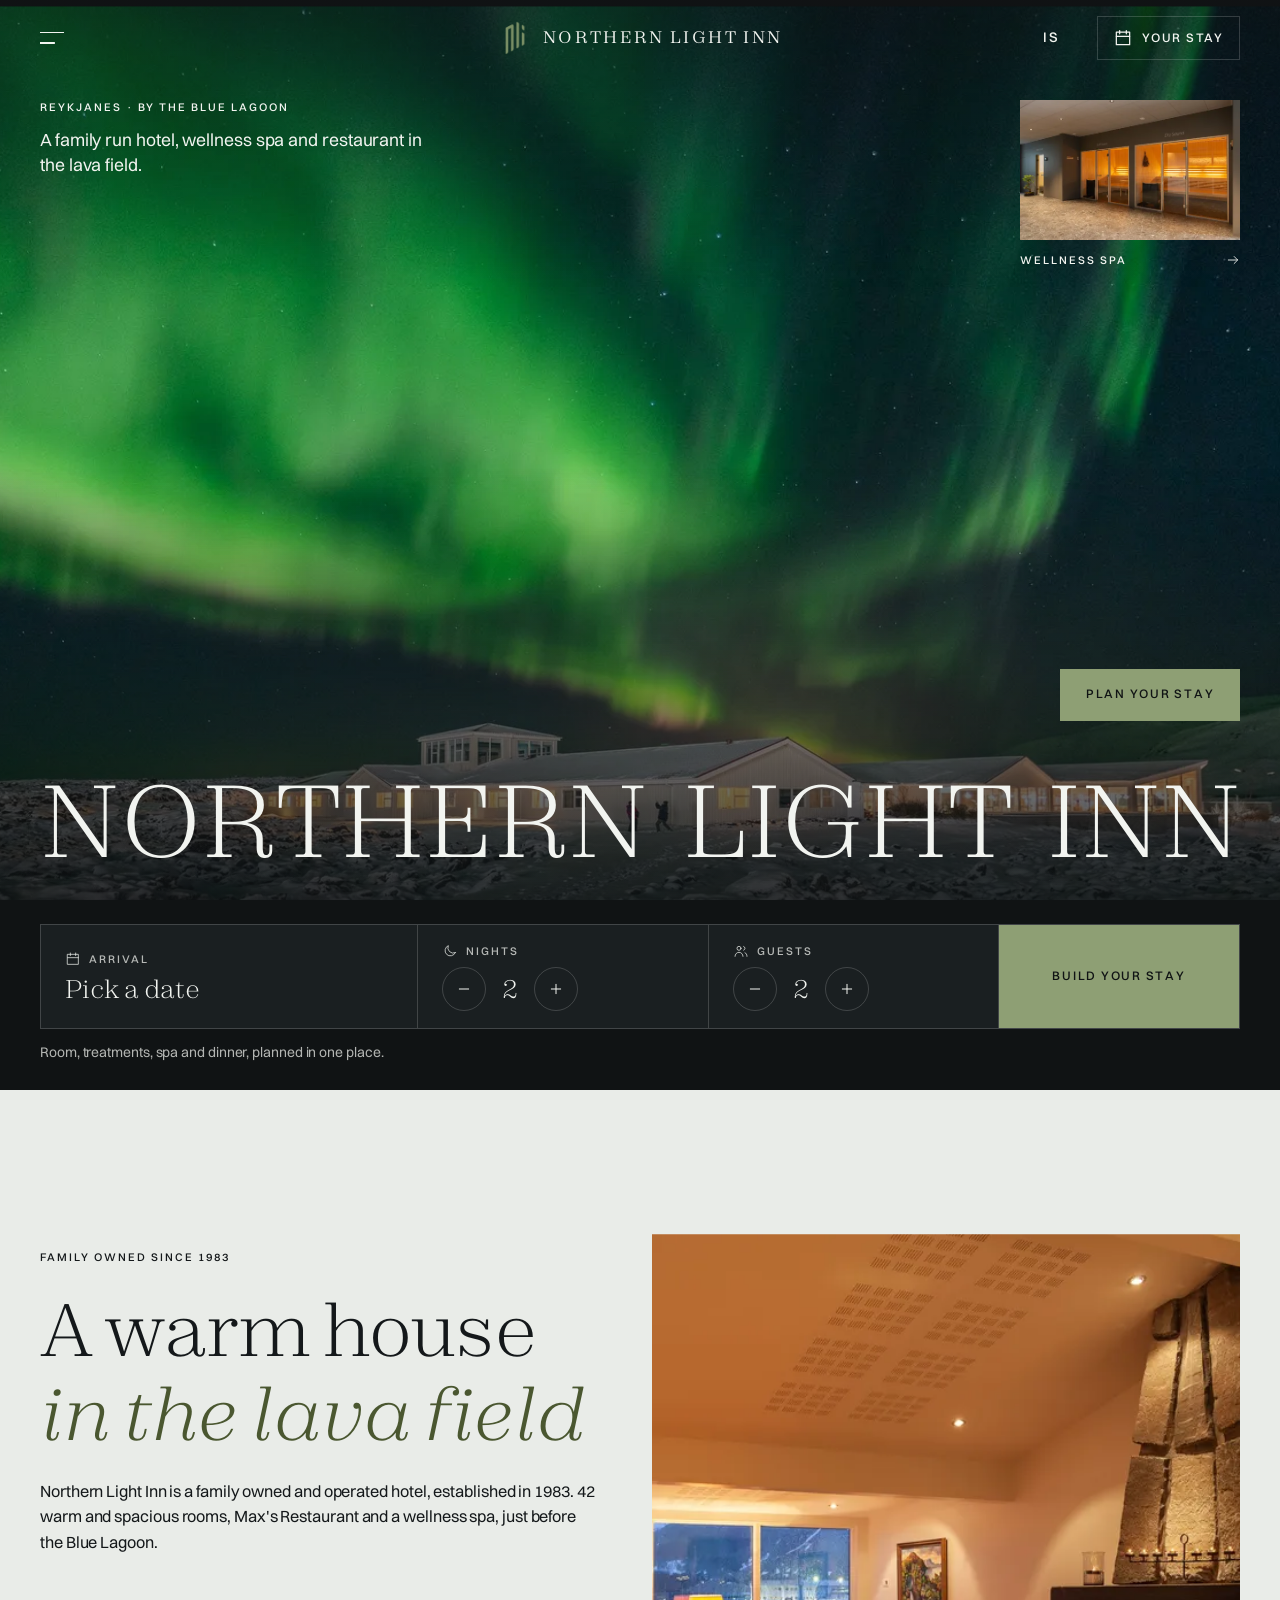
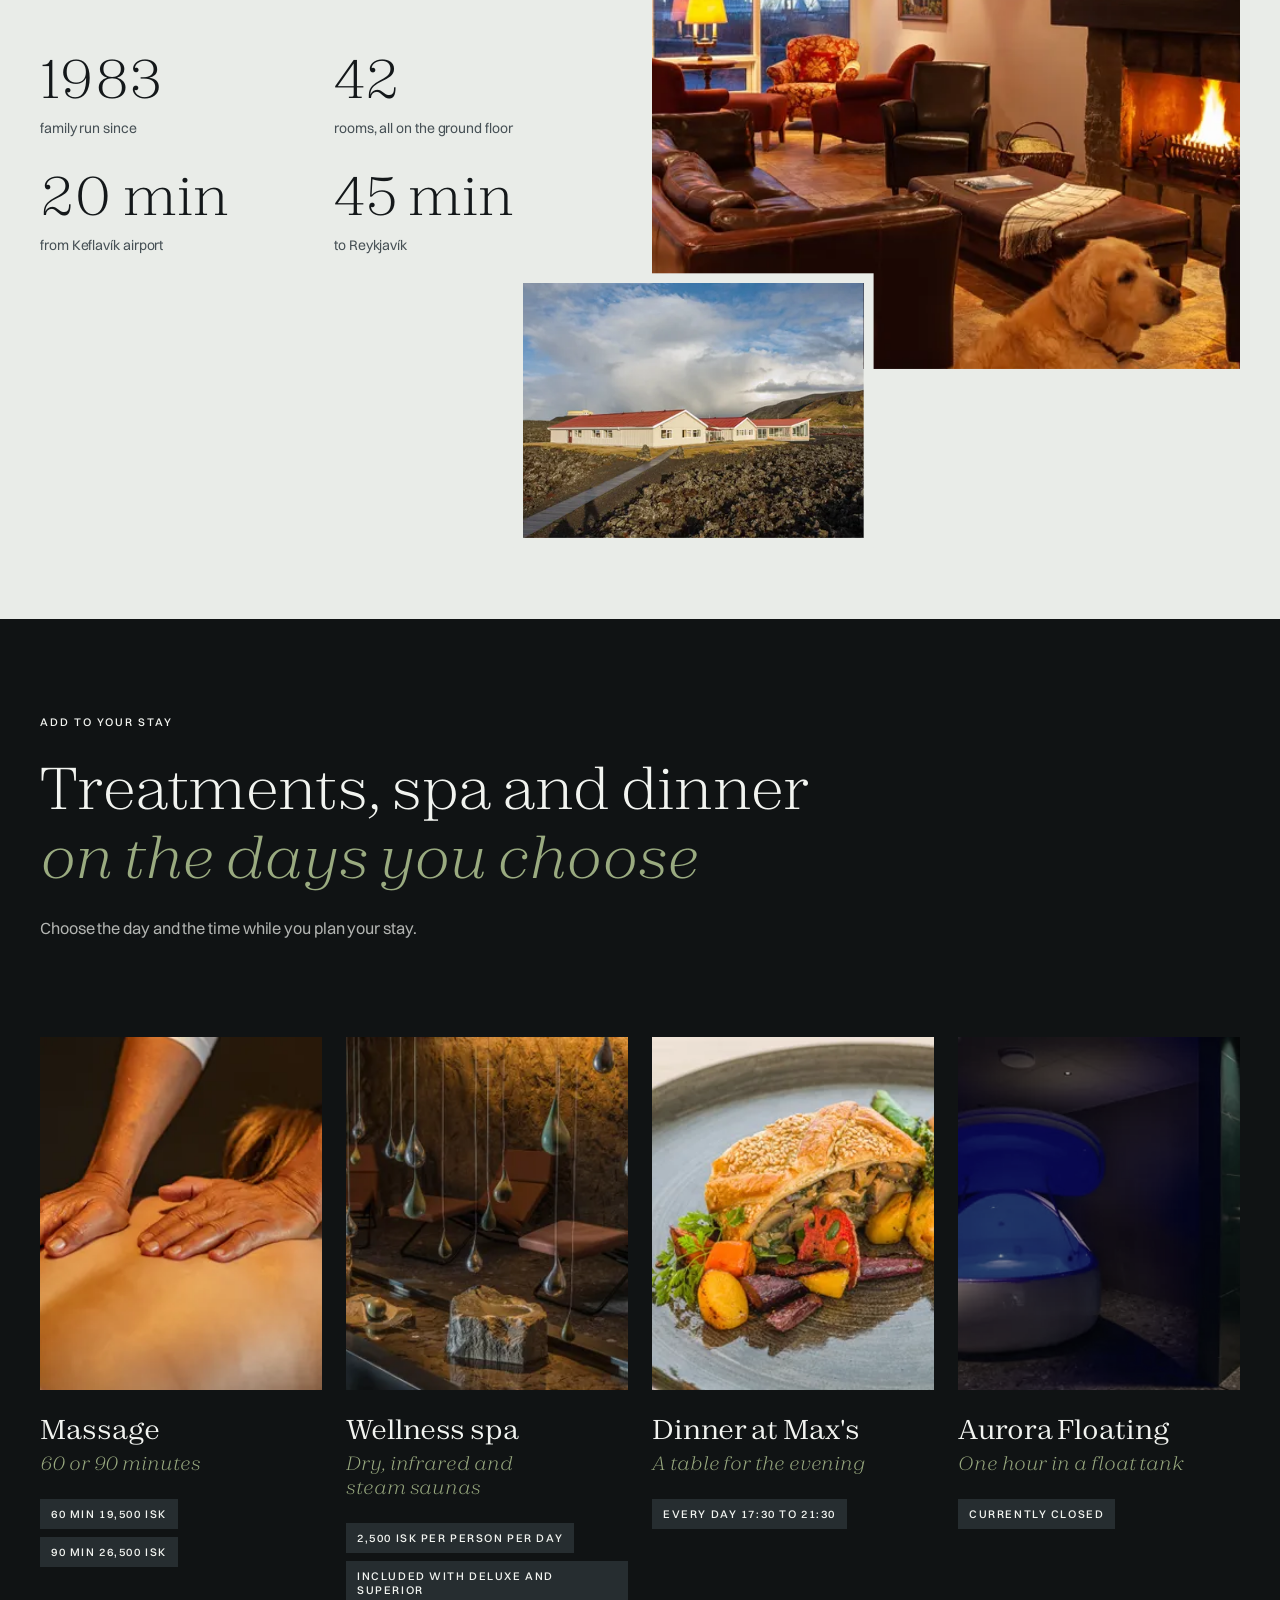
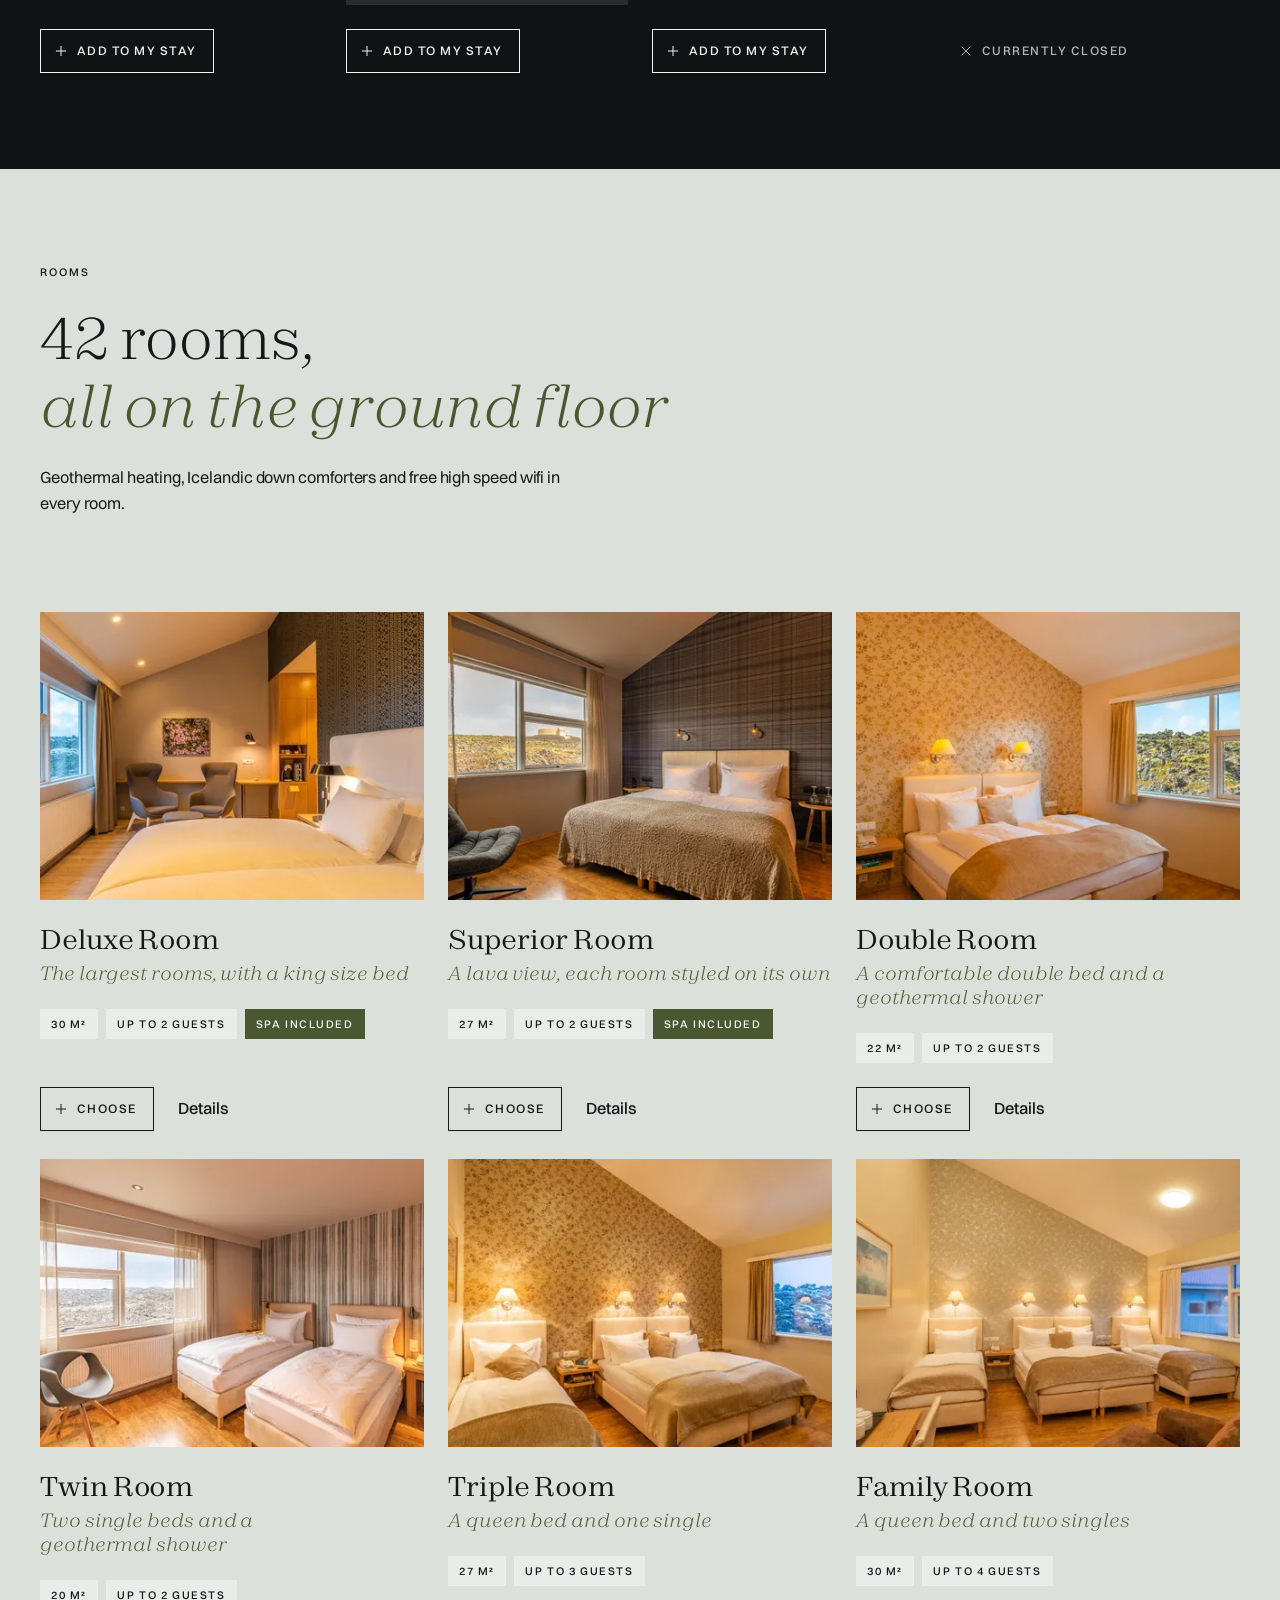
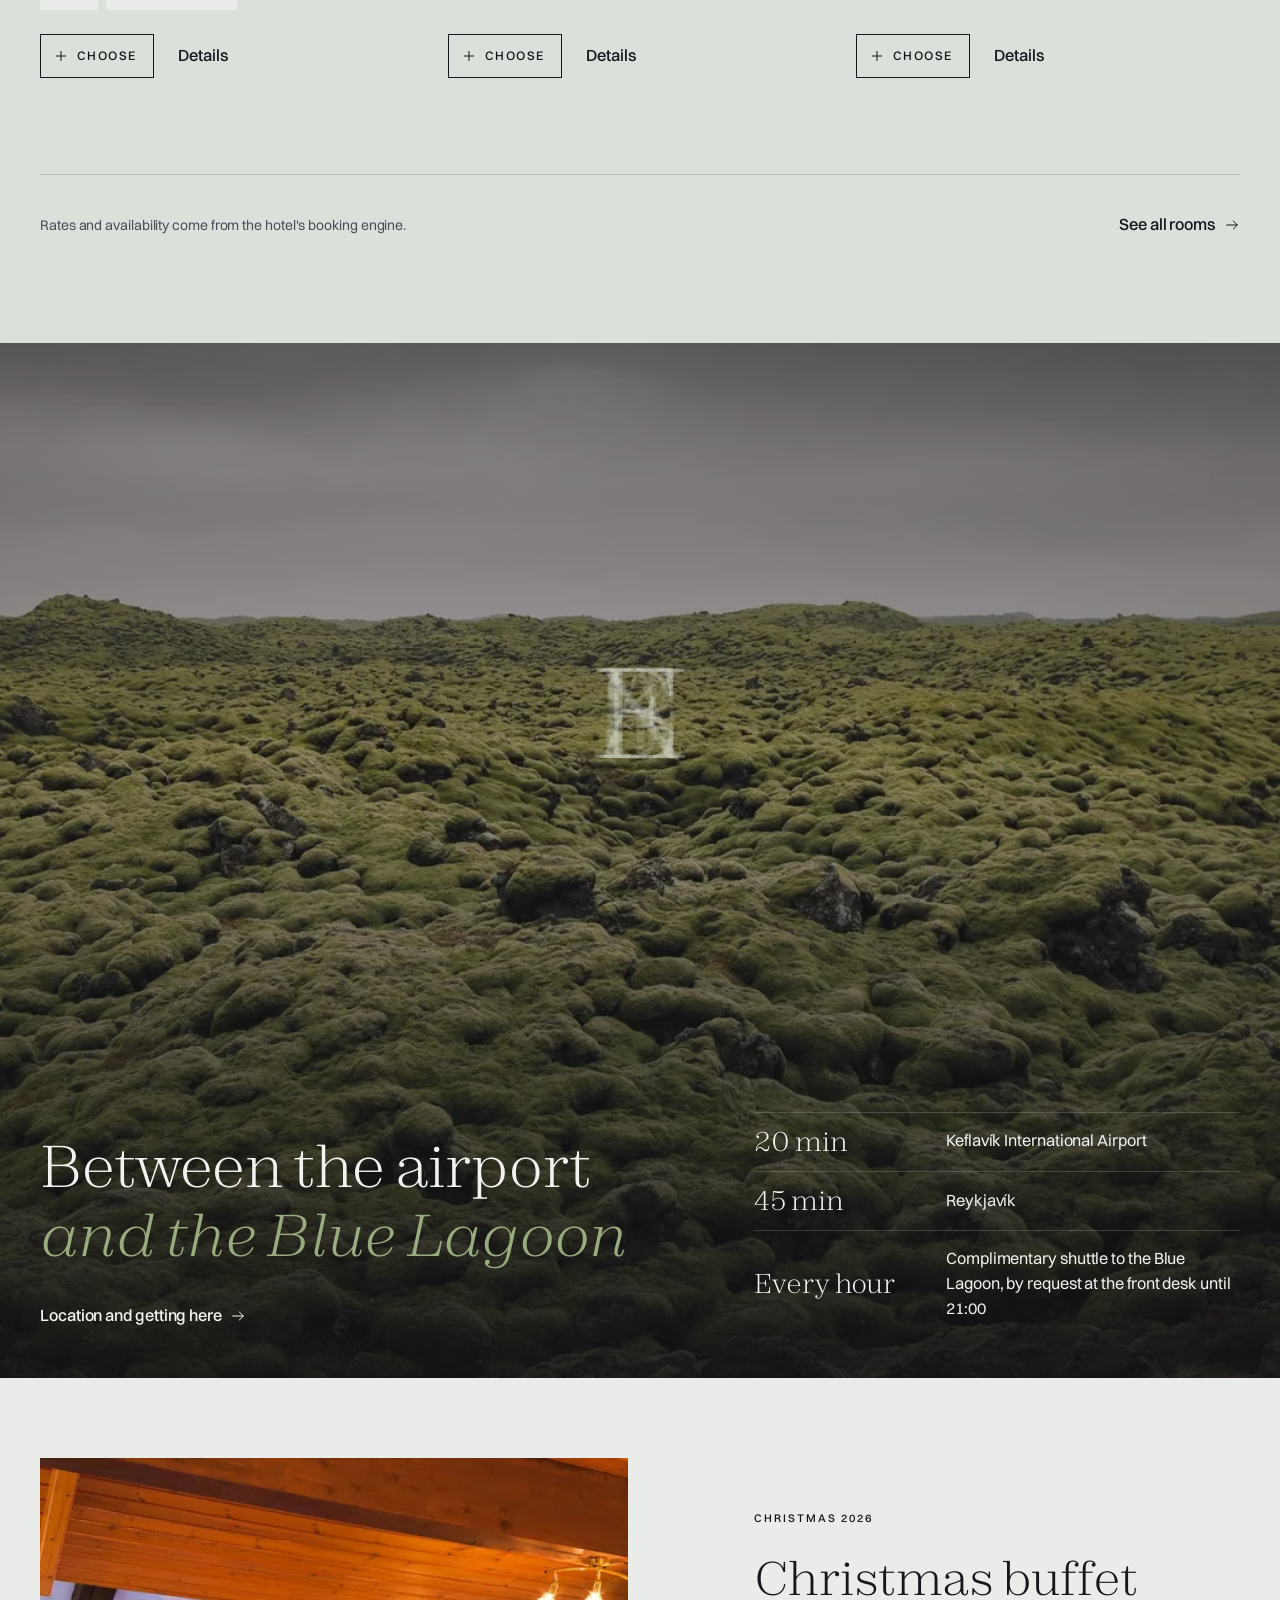
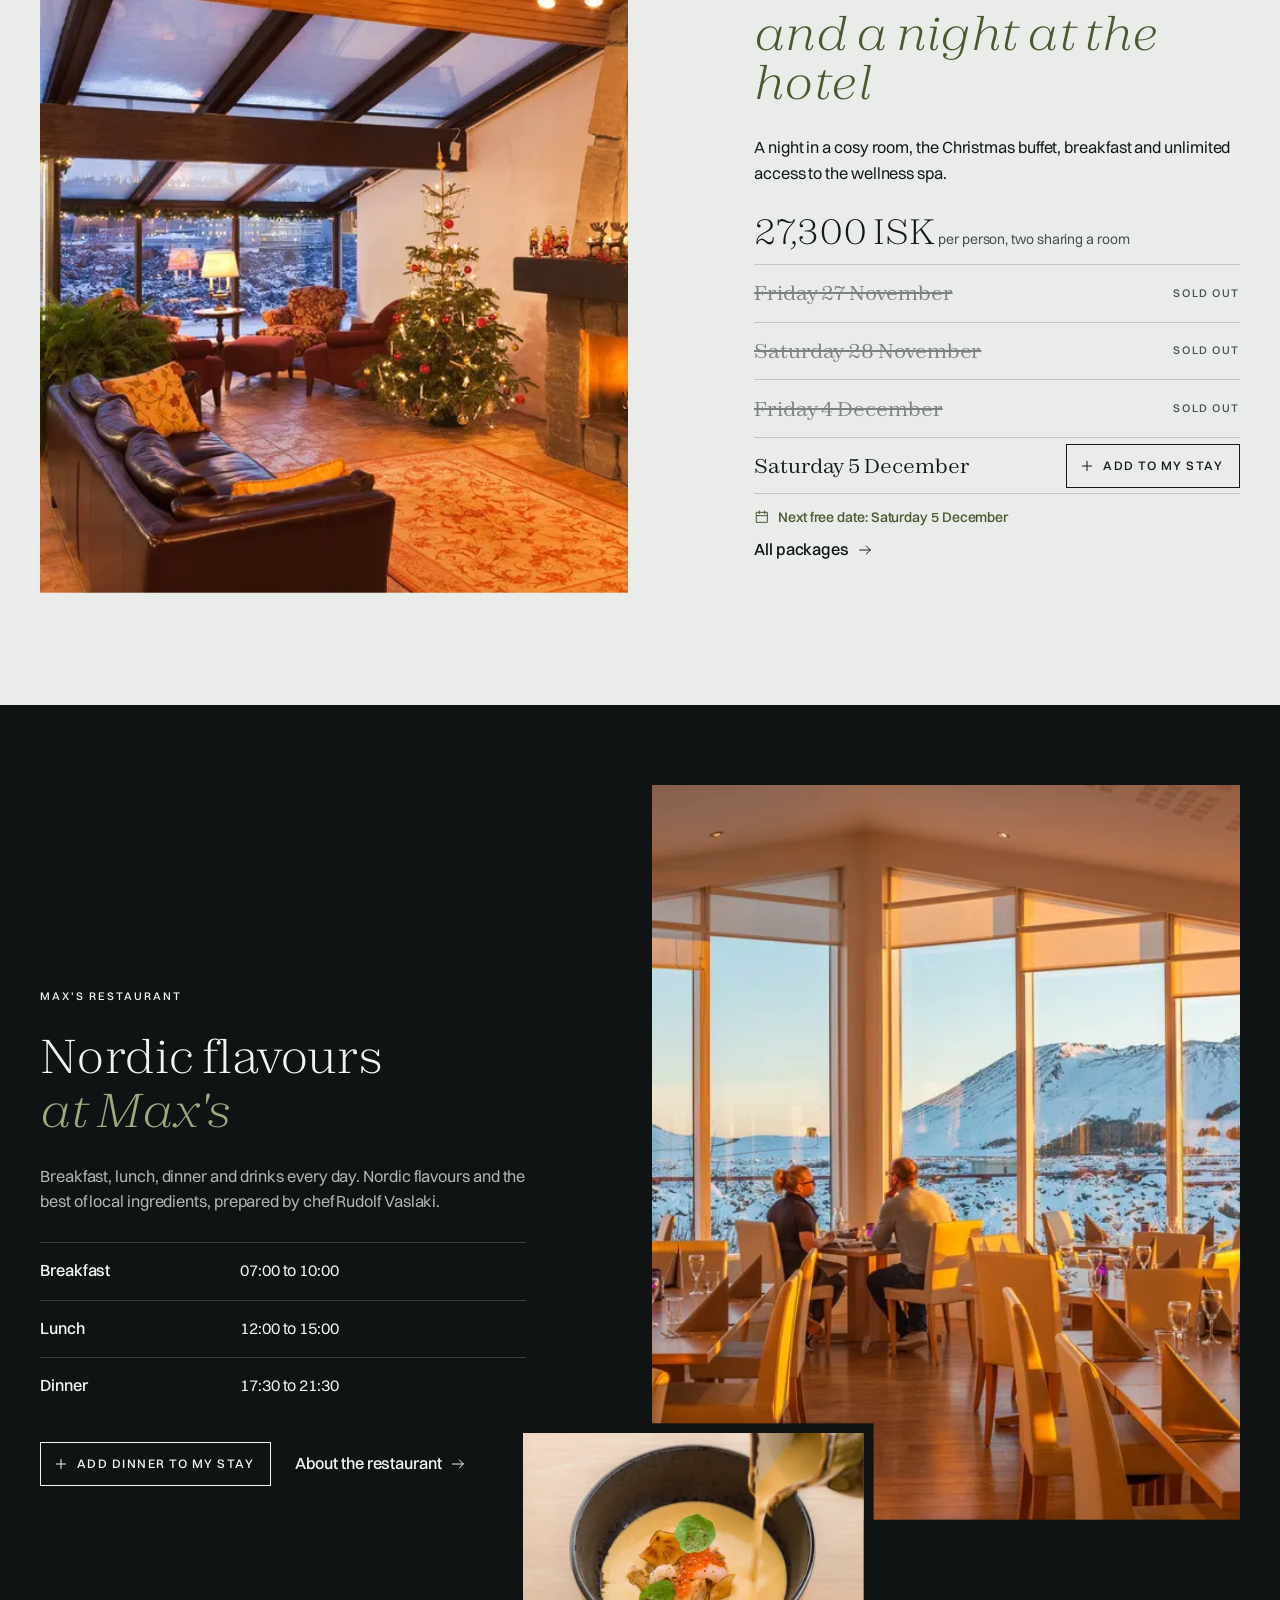
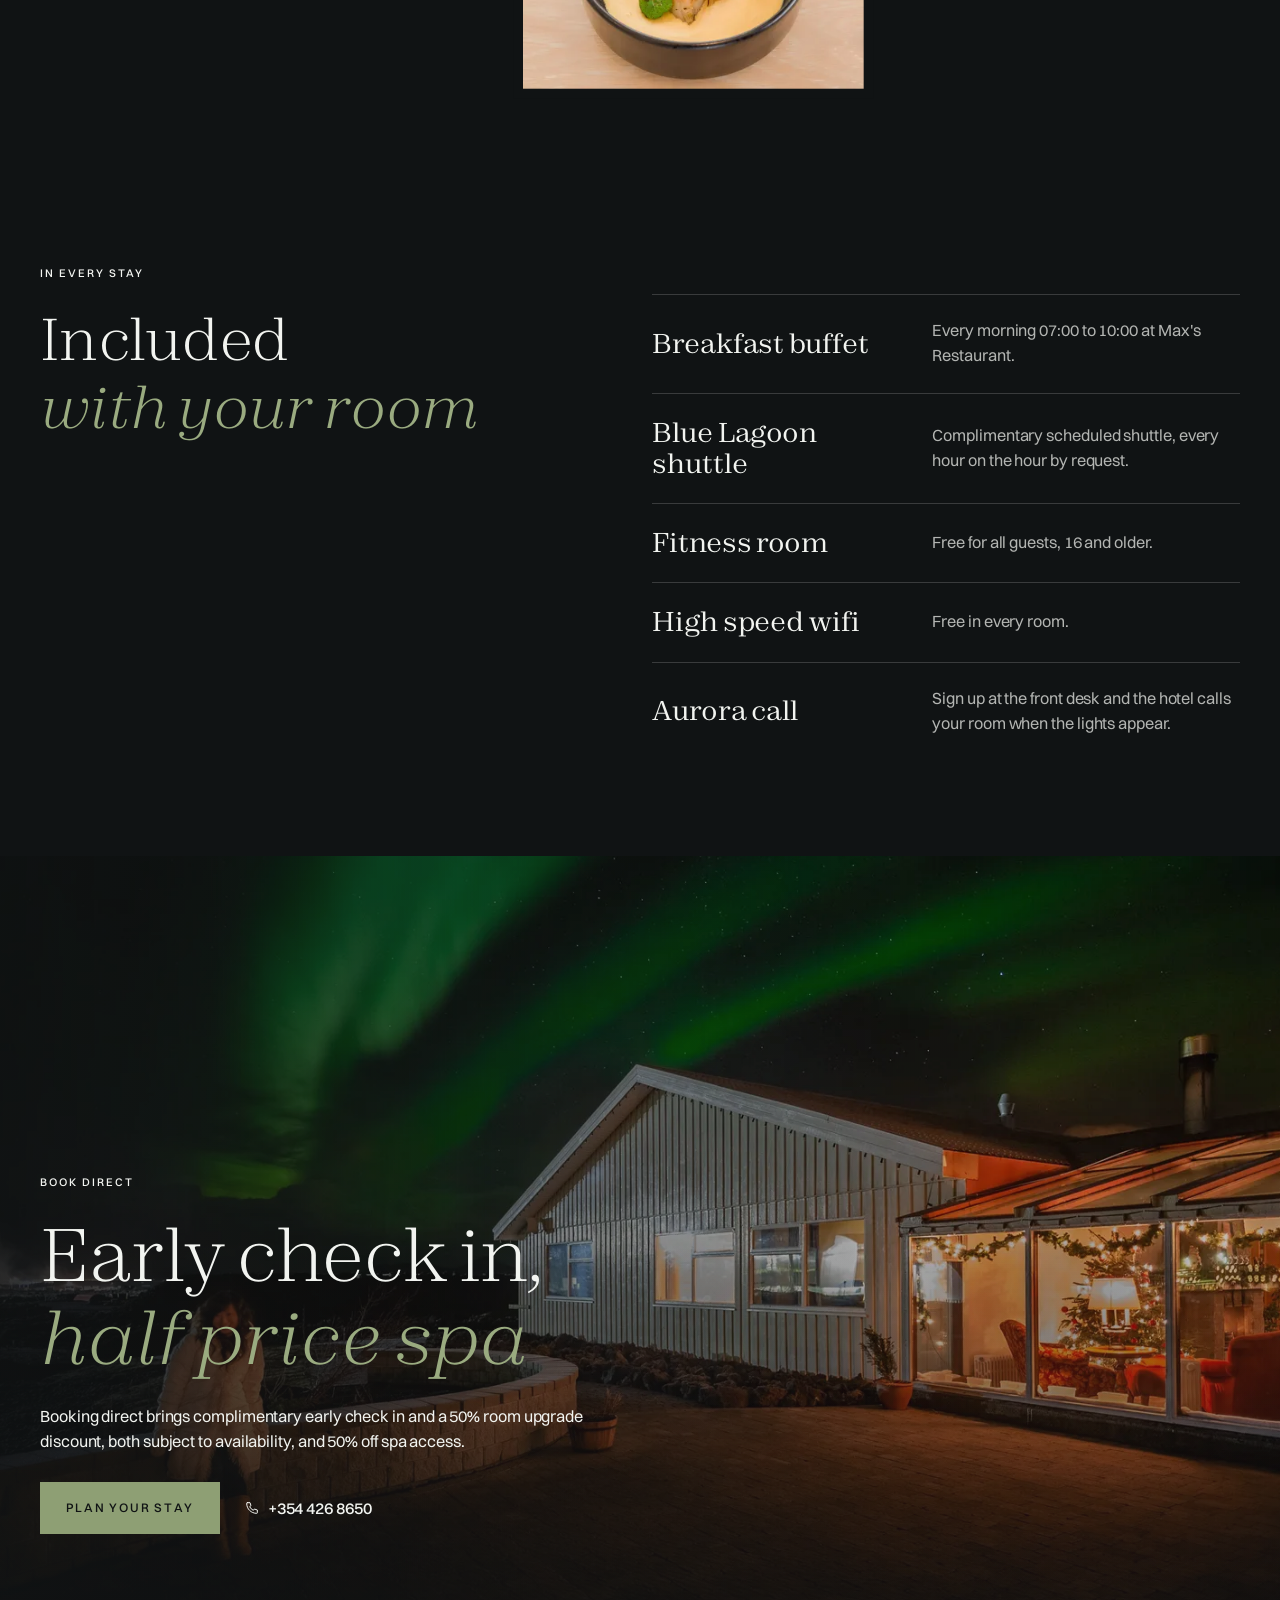
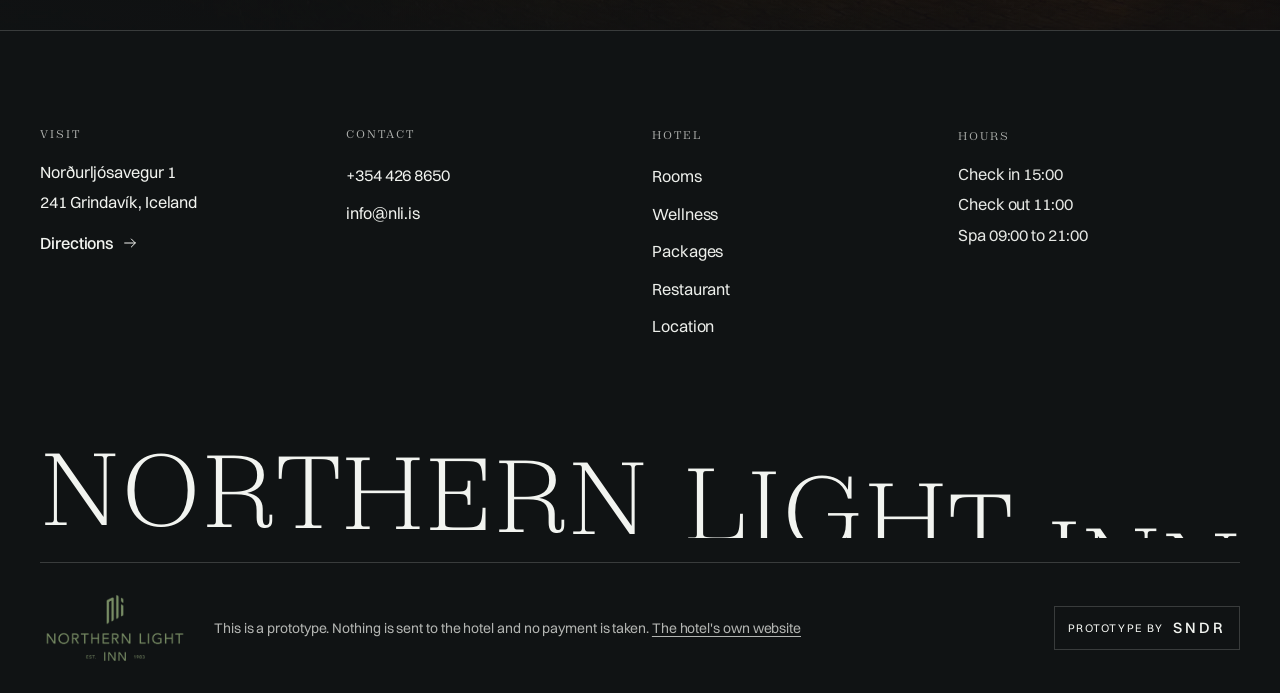
==== commit d1239b56: "Deploy d6e505d (noindex preview)" ====
--- a/index.html
+++ b/index.html
@@ -21,12 +21,12 @@
 })();
 </script><link rel="icon" type="image/png" href="./favicon.png"><link rel="apple-touch-icon" href="./apple-touch-icon.png"><link rel="alternate" hreflang="en" href="./"><link rel="alternate" hreflang="is" href="./is/"><link rel="preload" href="./assets/fonts/Zodiak-Light.woff2" as="font" type="font/woff2" crossorigin><link rel="preload" href="./assets/fonts/Switzer-Regular.woff2" as="font" type="font/woff2" crossorigin><link rel="preload" as="image" type="image/webp" imagesrcset="./assets/img/hero-480.webp 480w, ./assets/img/hero-960.webp 960w, ./assets/img/hero-1440.webp 1440w, ./assets/img/hero-2160.webp 2160w" imagesizes="100vw"><link rel="stylesheet" href="./assets/css/base.css"><link rel="stylesheet" href="./assets/css/site.css"><link rel="stylesheet" href="./assets/css/stay.css"><script>window.NLI={"lang":"en","locale":"en-GB","dates":{"wd":["Sun","Mon","Tue","Wed","Thu","Fri","Sat"],"wdLong":["Sunday","Monday","Tuesday","Wednesday","Thursday","Friday","Saturday"],"mo":["Jan","Feb","Mar","Apr","May","Jun","Jul","Aug","Sep","Oct","Nov","Dec"],"moLong":["January","February","March","April","May","June","July","August","September","October","November","December"],"narrow":["M","T","W","T","F","S","S"],"dot":""},"t":{"step1":"Nights","step2":"Days","step3":"Deposit","s1Title":"When are you coming?","s2Title":"Add to each day","s3Title":"Your stay","pickArrival":"Pick your arrival day","to":"to","nights":"Nights","night":"night","guests":"Guests","guestsShort":"guests","guestOne":"guest","room":"Room","roomAny":"Room chosen in the booking engine","roomRate":"Rate from the booking engine","engineNote":"Room rates and availability come from the hotel's booking engine. In this prototype the room is not reserved.","fewer":"Fewer","more":"More","prevMonth":"Previous month","nextMonth":"Next month","arrivalDay":"Arrival","departureDay":"Departure","day":"Day","addTo":"Add to","time":"Time","sample":"sample","taken":"taken","forGuests":"For how many?","cancel":"Cancel","add":"Add","remove":"Remove","closedShort":"Closed","includedShort":"Included","pendingNote":"{item} is added once you have picked your dates.","next1":"Add to your days","next2":"Review","pay":"Pay deposit","back":"Back","itemOne":"item","itemMany":"items","noItems":"Nothing added yet","extrasTotal":"Treatments and extras","depositToday":"Deposit today","atHotel":"Paid at the hotel","name":"Name","email":"Email","depositNote":"Prototype: no payment is taken and nothing is sent. The deposit share is an example.","nothingAdded":"No treatments or extras added.","doneTitle":"This is a prototype","doneBody":"Nothing was sent to the hotel, nothing was saved and no payment was taken. On the finished site this step takes the deposit and the hotel receives the plan below.","doneRoom":"Rooms stay in the hotel's booking engine.","openEngine":"Open the booking engine","startOver":"Start over","close":"Close","pickDate":"Pick a date","tableOnly":"Table","free":"Pay at the restaurant","title":"Your stay","soldOut":"Sold out"},"depositRate":0.2,"maxGuests":4,"bookUrl":"https://www.simplebooking.it/ibe2/hotel/5333?lang=EN&cur=ISK","rooms":[{"id":"deluxe","name":"Deluxe Room","max":2,"meta":"30 m² · King bed or two singles"},{"id":"superior","name":"Superior Room","max":2,"meta":"27 m² · Queen bed or two singles"},{"id":"double","name":"Double Room","max":2,"meta":"22 m² · One bed, 180 cm"},{"id":"twin","name":"Twin Room","max":2,"meta":"20 m² · Two single beds"},{"id":"triple","name":"Triple Room","max":3,"meta":"27 m² · Queen bed and a single"},{"id":"family","name":"Family Room","max":4,"meta":"30 m² · Queen bed and two singles"}],"extras":[{"id":"massage","icon":"massage","name":"Massage","short":"Massage","note":"","times":["10:00","11:30","14:00","15:30","17:00","18:30"],"options":[{"id":"60","label":"60 min","price":19500},{"id":"90","label":"90 min","price":26500}]},{"id":"reiki","icon":"spa","name":"Reiki","short":"Reiki","note":"60 min","times":["10:00","11:30","14:00","15:30","17:00"],"options":[{"id":"reiki","label":"Reiki healing","price":19500},{"id":"epe","label":"Reiki and EPE","price":19500}]},{"id":"recovery","icon":"clock","name":"Recovery","short":"Recovery","note":"","times":["09:30","11:00","13:00","15:00","17:00","19:00"],"options":[{"id":"compression","label":"Compression, 25 min","price":3995},{"id":"blanket","label":"Sauna blanket, 45 min","price":5995}]},{"id":"spa","icon":"moon","name":"Wellness spa","short":"Spa","note":"Open 09:00 to 21:00","times":[],"perPerson":true,"includedRooms":["deluxe","superior"],"options":[{"id":"day","label":"Day access","price":2500}]},{"id":"dinner","icon":"dinner","name":"Dinner at Max's","short":"Dinner","note":"Table only, you pay at the restaurant","times":["17:30","18:00","18:30","19:00","19:30","20:00","20:30","21:00"],"perPerson":true,"options":[{"id":"table","label":"Table","price":0}]},{"id":"floating","icon":"floating","name":"Aurora Floating","short":"Floating","closed":true,"closedNote":"Aurora Floating is currently closed.","times":[],"options":[{"id":"60","label":"60 min","price":7000}]}],"packages":[{"id":"dekur","name":"Dekurdvöl","nights":1,"maxGuests":2,"dates":[{"date":"2026-11-27","sold":true},{"date":"2026-11-28","sold":true},{"date":"2026-12-04","sold":true},{"date":"2026-12-05","sold":false}],"rules":[{"room":"deluxe","guests":1,"price":48700},{"room":"deluxe","price":32300,"pp":true},{"guests":1,"price":38700},{"price":27300,"pp":true}]},{"id":"prjono","name":"Prjónahelgi","nights":2,"minGuests":2,"dates":[{"date":"2027-04-16","sold":false}],"rules":[{"room":"deluxe","price":54490,"pp":true},{"guests":4,"price":39990,"pp":true},{"guests":3,"price":41990,"pp":true},{"price":46990,"pp":true}]}]}</script><script defer src="./assets/vendor/gsap.min.js"></script><script defer src="./assets/vendor/ScrollTrigger.min.js"></script><script defer src="./assets/vendor/CustomEase.min.js"></script><script type="module" src="./assets/js/main.js"></script></head><body class="page-home"><a class="skip-link" href="#main">Skip to content</a><header class="site-header">
  <button type="button" class="menu-toggle" aria-controls="menu-panel" aria-expanded="false" aria-haspopup="dialog" aria-label="Menu"><span class="burger" aria-hidden="true"><i></i><i></i></span></button>
- <a class="brand" href="./" aria-label="Northern Light Inn, home"><img src="./assets/logo/icon.png" width="40" height="40" alt=""><span translate="no">Northern Light Inn</span></a>
+ <a class="brand" href="./" aria-label="Northern Light Inn, home"><img src="./assets/logo/icon.png" width="40" height="40" alt=""><span class="brand-word" translate="no" aria-hidden="true"><i>N</i><i>o</i><i>r</i><i>t</i><i>h</i><i>e</i><i>r</i><i>n</i><i>&nbsp;</i><i>L</i><i>i</i><i>g</i><i>h</i><i>t</i><i>&nbsp;</i><i>I</i><i>n</i><i>n</i></span></a>
  <div class="header-right"><a class="lang" href="./is/" lang="is" hreflang="is" aria-label="Íslenska">IS</a><button type="button" class="btn-stay" data-stay-open aria-haspopup="dialog" aria-controls="stay-dialog"><svg class="icon" viewBox="0 0 24 24" width="20" height="20" fill="none" stroke="currentColor" stroke-width="1.5" stroke-linecap="round" stroke-linejoin="round" aria-hidden="true" ><rect x="4" y="5" width="16" height="15"/><path d="M4 10h16M8 3v4M16 3v4"/></svg><span>Your stay</span><b data-stay-count hidden></b></button></div>
 </header>
 <dialog class="menu-panel" id="menu-panel" aria-label="Menu" tabindex="-1">
  <div class="menu-curtain menu-curtain--lead" aria-hidden="true"></div><div class="menu-curtain" aria-hidden="true"></div>
- <div class="menu-top"><button type="button" class="menu-close" aria-label="Close"><span class="burger" aria-hidden="true"><i></i><i></i></span></button><a class="brand" href="./" aria-label="Northern Light Inn, home"><img src="./assets/logo/icon.png" width="40" height="40" alt=""><span translate="no">Northern Light Inn</span></a><span></span></div>
+ <div class="menu-top"><button type="button" class="menu-close" aria-label="Close"><span class="burger" aria-hidden="true"><i></i><i></i></span></button><a class="brand" href="./" aria-label="Northern Light Inn, home"><img src="./assets/logo/icon.png" width="40" height="40" alt=""><span class="brand-word" translate="no" aria-hidden="true"><i>N</i><i>o</i><i>r</i><i>t</i><i>h</i><i>e</i><i>r</i><i>n</i><i>&nbsp;</i><i>L</i><i>i</i><i>g</i><i>h</i><i>t</i><i>&nbsp;</i><i>I</i><i>n</i><i>n</i></span></a><span></span></div>
  <div class="menu-body">
   <nav aria-label="Main navigation"><a href="./rooms/" data-menu="rooms" ><span class="menu-num" aria-hidden="true">01</span><span class="menu-mask"><span class="menu-word">Rooms</span></span></a><a href="./wellness/" data-menu="wellness" ><span class="menu-num" aria-hidden="true">02</span><span class="menu-mask"><span class="menu-word">Wellness</span></span></a><a href="./packages/" data-menu="packages" ><span class="menu-num" aria-hidden="true">03</span><span class="menu-mask"><span class="menu-word">Packages</span></span></a><a href="./restaurant/" data-menu="restaurant" ><span class="menu-num" aria-hidden="true">04</span><span class="menu-mask"><span class="menu-word">Restaurant</span></span></a><a href="./location/" data-menu="location" ><span class="menu-num" aria-hidden="true">05</span><span class="menu-mask"><span class="menu-word">Location</span></span></a></nav>
   <div class="menu-photo" aria-hidden="true"><div class="menu-photo-frame"><div class="menu-shot is-on" data-shot="home"><picture><source type="image/webp" srcset="./assets/img/exterior-480.webp 480w, ./assets/img/exterior-960.webp 960w, ./assets/img/exterior-1440.webp 1440w, ./assets/img/exterior-2160.webp 2160w" sizes="(max-width:1023px) 1px, 34vw"><img src="./assets/img/exterior-960.jpg" srcset="./assets/img/exterior-480.jpg 480w, ./assets/img/exterior-960.jpg 960w, ./assets/img/exterior-1440.jpg 1440w, ./assets/img/exterior-2160.jpg 2160w" sizes="(max-width:1023px) 1px, 34vw" width="2500" height="1667" alt="" loading="lazy"  decoding="async"></picture></div><div class="menu-shot" data-shot="rooms"><picture><source type="image/webp" srcset="./assets/img/deluxe-480.webp 480w, ./assets/img/deluxe-960.webp 960w, ./assets/img/deluxe-1440.webp 1440w, ./assets/img/deluxe-2160.webp 2160w" sizes="(max-width:1023px) 1px, 34vw"><img src="./assets/img/deluxe-960.jpg" srcset="./assets/img/deluxe-480.jpg 480w, ./assets/img/deluxe-960.jpg 960w, ./assets/img/deluxe-1440.jpg 1440w, ./assets/img/deluxe-2160.jpg 2160w" sizes="(max-width:1023px) 1px, 34vw" width="2500" height="1667" alt="" loading="lazy"  decoding="async"></picture></div><div class="menu-shot" data-shot="wellness"><picture><source type="image/webp" srcset="./assets/img/sauna-480.webp 480w, ./assets/img/sauna-960.webp 960w, ./assets/img/sauna-1440.webp 1440w, ./assets/img/sauna-2160.webp 2160w" sizes="(max-width:1023px) 1px, 34vw"><img src="./assets/img/sauna-960.jpg" srcset="./assets/img/sauna-480.jpg 480w, ./assets/img/sauna-960.jpg 960w, ./assets/img/sauna-1440.jpg 1440w, ./assets/img/sauna-2160.jpg 2160w" sizes="(max-width:1023px) 1px, 34vw" width="2500" height="1667" alt="" loading="lazy"  decoding="async"></picture></div><div class="menu-shot" data-shot="packages"><picture><source type="image/webp" srcset="./assets/img/xmas-480.webp 480w, ./assets/img/xmas-960.webp 960w, ./assets/img/xmas-1440.webp 1440w, ./assets/img/xmas-2160.webp 2160w" sizes="(max-width:1023px) 1px, 34vw"><img src="./assets/img/xmas-960.jpg" srcset="./assets/img/xmas-480.jpg 480w, ./assets/img/xmas-960.jpg 960w, ./assets/img/xmas-1440.jpg 1440w, ./assets/img/xmas-2160.jpg 2160w" sizes="(max-width:1023px) 1px, 34vw" width="2500" height="1664" alt="" loading="lazy"  decoding="async"></picture></div><div class="menu-shot" data-shot="restaurant"><picture><source type="image/webp" srcset="./assets/img/restaurant-480.webp 480w, ./assets/img/restaurant-960.webp 960w, ./assets/img/restaurant-1440.webp 1440w, ./assets/img/restaurant-2160.webp 2160w" sizes="(max-width:1023px) 1px, 34vw"><img src="./assets/img/restaurant-960.jpg" srcset="./assets/img/restaurant-480.jpg 480w, ./assets/img/restaurant-960.jpg 960w, ./assets/img/restaurant-1440.jpg 1440w, ./assets/img/restaurant-2160.jpg 2160w" sizes="(max-width:1023px) 1px, 34vw" width="2500" height="1668" alt="" loading="lazy"  decoding="async"></picture></div><div class="menu-shot" data-shot="location"><picture><source type="image/webp" srcset="./assets/img/moss-480.webp 480w, ./assets/img/moss-960.webp 960w, ./assets/img/moss-1440.webp 1440w, ./assets/img/moss-2160.webp 2160w" sizes="(max-width:1023px) 1px, 34vw"><img src="./assets/img/moss-960.jpg" srcset="./assets/img/moss-480.jpg 480w, ./assets/img/moss-960.jpg 960w, ./assets/img/moss-1440.jpg 1440w, ./assets/img/moss-2160.jpg 2160w" sizes="(max-width:1023px) 1px, 34vw" width="2500" height="1667" alt="" loading="lazy"  decoding="async"></picture></div></div></div>
--- a/assets/css/site.css
+++ b/assets/css/site.css
@@ -245,3 +245,7 @@
 @media(hover:hover) and (pointer:fine){.menu-foot a:hover{color:var(--sage)}}
 @media(max-width:1023px){.menu-photo{display:none}.menu-panel nav{grid-column:1/13}.menu-panel nav a{font-size:clamp(2.3rem,min(10vw,8.5vh),3.6rem);grid-template-columns:2.6rem auto}.menu-foot p{flex-basis:100%}.menu-foot .lang{margin-left:auto}}
 @media(prefers-reduced-motion:reduce){.menu-mask,.menu-shot,.menu-shot img{transition:none}.menu-panel nav a.is-active .menu-mask{transform:none}}
+
+/* header brand: letters are separate so they can slide into the logo on scroll (M22) */
+.brand-word{display:inline-flex;white-space:pre}.brand-word i{display:inline-block;font-style:normal;will-change:transform,opacity}.brand img{will-change:transform}
+@media(max-width:1023px){.brand .brand-word{display:none}}
